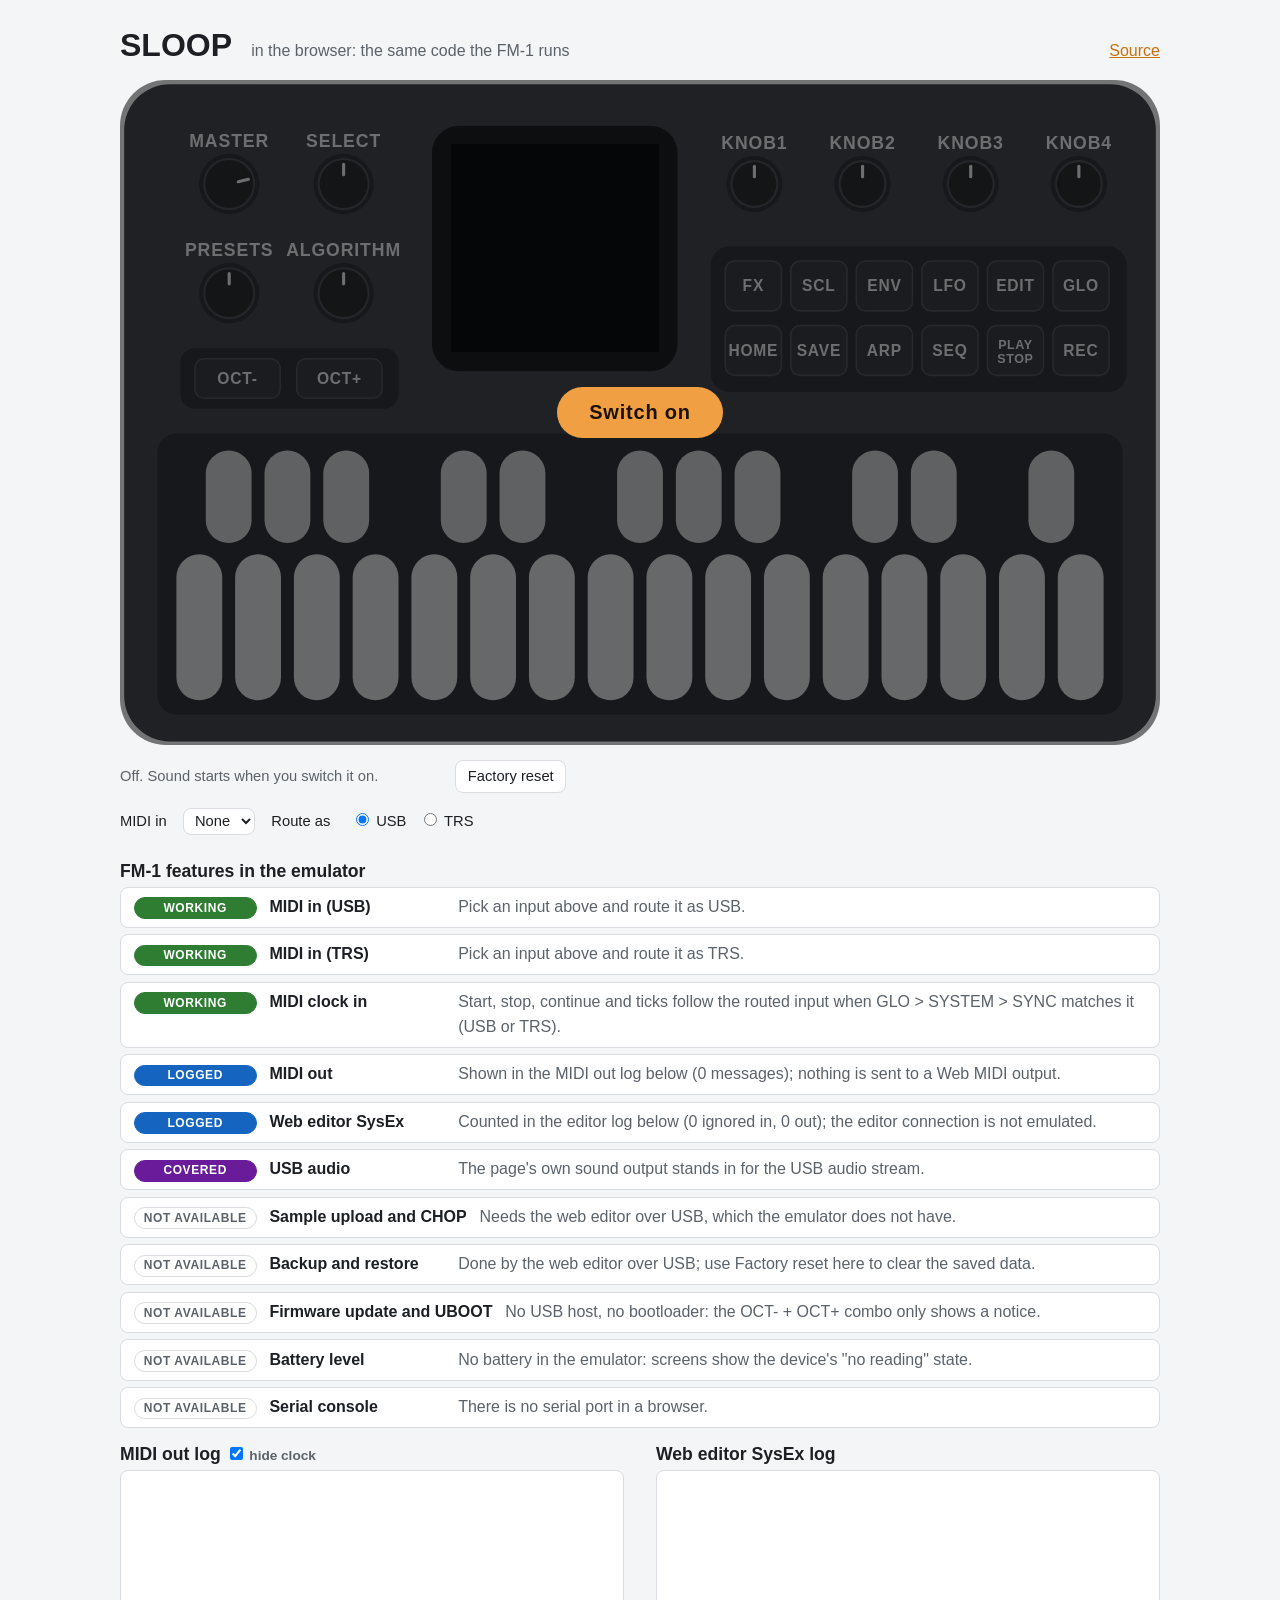
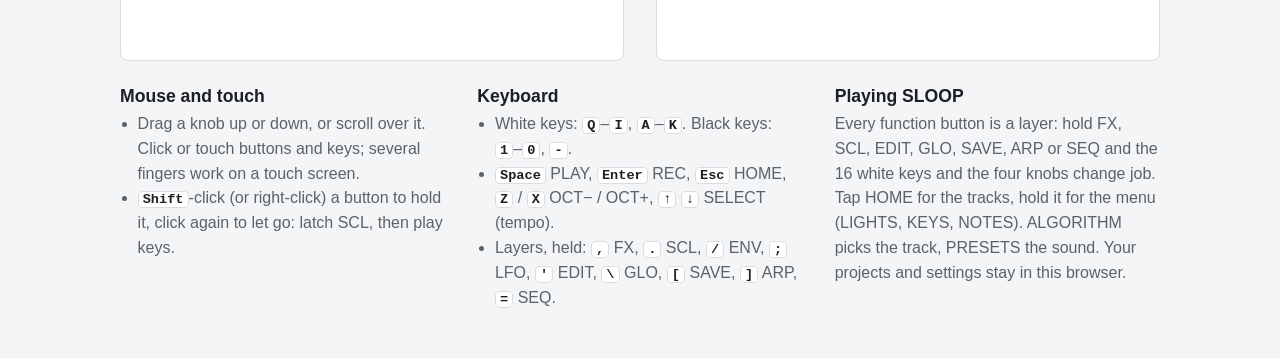
==== web/emu/index.html @ a74460b3 "Web emulator: SLOOP in the browser, with Web MIDI in; OpenSpec changes The real firmware compiled to" ====
<!doctype html>
<!--
  SLOOP in the browser: the real firmware, compiled to WebAssembly, behind a drawing of the FM-1.
  SPDX-License-Identifier: GPL-3.0-only

  The panel drawing, the hit-target / touch system, knob drag and wheel, the latch, the computer
  keyboard map, the canvas drawing, the start button and the worklet loop are ported from
  fm1-x0x/web/emu (https://github.com/charlesvestal/fm1-x0x), (c) Charles Vestal, GPL-3.0-only.
  Adapted for SLOOP: SCL button, Web MIDI in, IndexedDB flash, modalities panel.
-->
<html lang="en">
<head>
<meta charset="utf-8">
<link rel="icon" href="data:,">
<meta name="viewport" content="width=device-width, initial-scale=1">
<title>SLOOP in the browser</title>
<meta name="description" content="Play SLOOP, the groovebox firmware for the M-VAVE FM-1, in your browser: the same code the FM-1 runs.">
<style>
:root { --ground: #f4f5f6; --ink: #1c1f23; --muted: #5b626a; --rule: #d9dde1; --accent: #c8700a; --card: #fff; color-scheme: light; }
@media (prefers-color-scheme: dark) {
  :root:not([data-theme="light"]) { --ground: #131518; --ink: #e6e8eb; --muted: #9aa1a9; --rule: #2d3137; --accent: #f0a043; --card: #1a1d21; color-scheme: dark; }
}
:root[data-theme="dark"] { --ground: #131518; --ink: #e6e8eb; --muted: #9aa1a9; --rule: #2d3137; --accent: #f0a043; --card: #1a1d21; color-scheme: dark; }
body { background: var(--ground); color: var(--ink); margin: 0; padding-inline: 16px; padding-block: 28px 48px;
       font: 400 16px/1.55 "Helvetica Neue", Arial, sans-serif; }
main { max-width: 1040px; margin: 0 auto; }
header { display: flex; flex-wrap: wrap; align-items: baseline; gap: .4rem 1.2rem; margin: 0 0 1rem; }
h1 { font: 700 2rem/1.1 "Arial Narrow", Arial, sans-serif; margin: 0; }
header p { margin: 0; color: var(--muted); }
header nav { margin-left: auto; display: flex; gap: 1rem; }
a { color: var(--accent); }
.device { position: relative; width: 100%; aspect-ratio: 1000 / 640; user-select: none; -webkit-user-select: none; -webkit-touch-callout: none; touch-action: manipulation; }
.device svg { pointer-events: none; position: absolute; inset: 0; width: 100%; height: 100%; }
.hit { position: absolute; touch-action: none; cursor: pointer; -webkit-tap-highlight-color: transparent; border-radius: 12px; }
.hit.knob { cursor: ns-resize; border-radius: 50%; }
.hit:focus-visible { outline: 2px solid #f0a043; outline-offset: 2px; }
.device canvas { position: absolute; left: 31.8%; top: 9.6875%; width: 20%; height: 31.25%; image-rendering: pixelated; background: #000; border-radius: 2px; }
.btnface { transition: fill .06s; }
.lit .btnface { fill: #f0a043; }
.lit text.btn { fill: #1b1205; }
.held .btnface, .held .keyface { stroke: #f0a043; stroke-width: 3; }
.latched .btnface { stroke: #6fc3ff; stroke-width: 3; }
.keyface { transition: fill .06s; }
.lit .keyface.white { fill: #f3b25c; }
.lit .keyface.black { fill: #e0902c; }
.start { position: absolute; inset: 0; display: grid; place-items: center; background: rgba(10, 11, 13, .55); border-radius: 4.4% / 6.9%; }
.start button { font: 600 1.25rem "Arial Narrow", Arial, sans-serif; letter-spacing: .04em; padding: .7em 1.6em;
                border-radius: 999px; border: 0; background: #f0a043; color: #1b1205; cursor: pointer; }
.start[hidden] { display: none; }
.start button:disabled { opacity: .6; cursor: progress; }
.turn { display: none; margin: 0 0 .8rem; color: var(--muted); font-size: .92rem; }
@media (orientation: portrait) and (max-width: 700px) { .turn { display: block; } }
.bar { display: flex; flex-wrap: wrap; gap: .5rem 1.2rem; align-items: center; margin: .9rem 0 0; color: var(--muted); font-size: .92rem; }
.bar button, .midi button { font: inherit; color: var(--ink); background: var(--card); border: 1px solid var(--rule); border-radius: 8px; padding: .3em .8em; cursor: pointer; }
.bar .num { font-variant-numeric: tabular-nums; }
.err { color: #c0392b; }
.midi { display: flex; flex-wrap: wrap; align-items: center; gap: .4rem 1rem; margin: .9rem 0 0; font-size: .92rem; }
.midi select { font: inherit; color: var(--ink); background: var(--card); border: 1px solid var(--rule); border-radius: 8px; padding: .25em .5em; max-width: 18rem; }
.midi fieldset { border: 0; padding: 0; margin: 0; display: flex; gap: .8rem; align-items: center; }
.midi legend { float: left; padding: 0 .5rem 0 0; }
.midi .mstat { color: var(--muted); }
h2 { font: 600 1.1rem "Arial Narrow", Arial, sans-serif; margin: 0 0 .3rem; }
.mods { margin: 1.6rem 0 0; }
.mods ul { list-style: none; padding: 0; margin: 0; display: grid; gap: .4rem; }
.mods li { display: flex; flex-wrap: wrap; gap: .2rem .8rem; align-items: baseline; padding: .45rem .8rem; border: 1px solid var(--rule); border-radius: 8px; background: var(--card); }
.mods b { min-width: 11rem; font-weight: 600; }
.mods .desc { flex: 1 1 18rem; color: var(--muted); }
.badge { font-size: .75rem; font-weight: 600; text-transform: uppercase; letter-spacing: .05em; border-radius: 999px; padding: .05em .7em; border: 1px solid var(--rule); min-width: 6.5rem; text-align: center; }
.badge.working { background: #2e7d32; color: #fff; border-color: #2e7d32; }
.badge.logged { background: #1565c0; color: #fff; border-color: #1565c0; }
.badge.covered { background: #6a1b9a; color: #fff; border-color: #6a1b9a; }
.badge.unavailable { background: transparent; color: var(--muted); }
.logs { display: grid; grid-template-columns: repeat(auto-fit, minmax(20rem, 1fr)); gap: 1rem 2rem; margin: 1rem 0 0; }
.log { height: 11rem; overflow: auto; margin: 0; padding: .4rem .6rem; border: 1px solid var(--rule); border-radius: 8px; background: var(--card);
       font: 12px/1.4 ui-monospace, Menlo, monospace; white-space: pre; }
.logs label { font-size: .85rem; color: var(--muted); }
.help { display: grid; grid-template-columns: repeat(auto-fit, minmax(16rem, 1fr)); gap: 1rem 2rem; margin: 1.6rem 0 0; }
.help p, .help ul { margin: 0; color: var(--muted); max-width: 60ch; }
.help ul { padding-left: 1.1rem; }
kbd { font: 600 .85em ui-monospace, Menlo, monospace; background: var(--card); border: 1px solid var(--rule); border-radius: 4px; padding: 0 .3em; color: var(--ink); }
.toast { position: fixed; left: 50%; bottom: 24px; transform: translateX(-50%); background: #1c1f23; color: #fff; padding: .6em 1.2em; border-radius: 8px; z-index: 9; }
.toast[hidden] { display: none; }
</style>
</head>
<body>
<main>
<header>
  <h1>SLOOP</h1>
  <p>in the browser: the same code the FM-1 runs</p>
  <span id="mockbadge" hidden>MOCK MODE (no firmware)</span>
  <nav><a href="https://github.com/vikramrojo/maqam-dev">Source</a></nav>
</header>

<p class="turn">Turn your phone sideways for bigger controls.</p>
<div class="device" id="device">
  <svg id="panel" viewBox="0 0 1000 640" role="application" aria-label="The FM-1: knobs, buttons, screen and keys"></svg>
  <canvas id="screen" width="240" height="240" aria-label="The FM-1 screen"></canvas>
  <div class="start" id="start"><button id="go" type="button">Switch on</button></div>
</div>

<div class="bar">
  <span id="status" role="status">Off. Sound starts when you switch it on.</span>
  <span class="num" id="version"></span>
  <span class="num" id="cpu"></span>
  <span id="persist"></span>
  <button id="reset" type="button" title="Forget the saved projects, presets and settings, and start again from the factory settings">Factory reset</button>
</div>

<div class="midi">
  <label for="midiIn">MIDI in</label>
  <select id="midiIn" aria-label="MIDI input device"><option value="">None</option></select>
  <fieldset><legend>Route as</legend>
    <label><input type="radio" name="route" value="usb" checked> USB</label>
    <label><input type="radio" name="route" value="trs"> TRS</label>
  </fieldset>
  <span class="mstat" id="midiStat" role="status"></span>
</div>

<section class="mods" aria-labelledby="mods-h">
  <h2 id="mods-h">FM-1 features in the emulator</h2>
  <ul id="modlist"></ul>
  <div class="logs">
    <div><h2>MIDI out log <label><input type="checkbox" id="hideClock" checked> hide clock</label></h2>
      <pre class="log" id="logOut" role="log" aria-label="MIDI out log" tabindex="0"></pre></div>
    <div><h2>Web editor SysEx log</h2>
      <pre class="log" id="logEd" role="log" aria-label="Editor SysEx log" tabindex="0"></pre></div>
  </div>
</section>

<section class="help">
  <div>
    <h2>Mouse and touch</h2>
    <ul>
      <li>Drag a knob up or down, or scroll over it. Click or touch buttons and keys; several fingers work on a touch screen.</li>
      <li><kbd>Shift</kbd>-click (or right-click) a button to hold it, click again to let go: latch SCL, then play keys.</li>
    </ul>
  </div>
  <div>
    <h2>Keyboard</h2>
    <ul>
      <li>White keys: <kbd>Q</kbd>–<kbd>I</kbd>, <kbd>A</kbd>–<kbd>K</kbd>. Black keys: <kbd>1</kbd>–<kbd>0</kbd>, <kbd>-</kbd>.</li>
      <li><kbd>Space</kbd> PLAY, <kbd>Enter</kbd> REC, <kbd>Esc</kbd> HOME, <kbd>Z</kbd> / <kbd>X</kbd> OCT− / OCT+, <kbd>↑</kbd> <kbd>↓</kbd> SELECT (tempo).</li>
      <li>Layers, held: <kbd>,</kbd> FX, <kbd>.</kbd> SCL, <kbd>/</kbd> ENV, <kbd>;</kbd> LFO, <kbd>'</kbd> EDIT, <kbd>\</kbd> GLO, <kbd>[</kbd> SAVE, <kbd>]</kbd> ARP, <kbd>=</kbd> SEQ.</li>
    </ul>
  </div>
  <div>
    <h2>Playing SLOOP</h2>
    <p>Every function button is a layer: hold FX, SCL, EDIT, GLO, SAVE, ARP or SEQ and the 16 white keys and the four knobs change job.
      Tap HOME for the tracks, hold it for the menu (LIGHTS, KEYS, NOTES). ALGORITHM picks the track, PRESETS the sound.
      Your projects and settings stay in this browser.</p>
  </div>
</section>
</main>
<div class="toast" id="toast" role="status" hidden></div>

<!-- Pure helpers, shared by the page, the worklet (prepended to its source) and test_page.mjs. -->
<script id="pure">
var SloopPure = (function () {
  "use strict";
  var HEX = "0123456789ABCDEF";
  function hex(bytes, n) {
    var s = [], m = n === undefined ? bytes.length : Math.min(n, bytes.length);
    for (var i = 0; i < m; i++) s.push(HEX[bytes[i] >> 4] + HEX[bytes[i] & 15]);
    return s.join(" ") + (m < bytes.length ? " ..." : "");
  }
  function isSysex(bytes) { return bytes.length > 0 && (bytes[0] === 0xF0 || bytes[0] === 0xF7); }
  // One USB-MIDI event packet (cable 0), as a uint32 little-endian: byte0 = CIN | cable << 4, bytes 1..3 = the MIDI bytes.
  // Returns null for SysEx, stray data bytes and undefined statuses (the page drops those).
  function usbPacket(bytes, cable) {
    cable = cable | 0;
    var s = bytes[0], cin, n;
    if (s === undefined || s < 0x80 || isSysex(bytes)) return null;
    if (s < 0xF0) {
      var hi = s >> 4;
      cin = hi; n = (hi === 0xC || hi === 0xD) ? 2 : 3;
    } else if (s >= 0xF8) { cin = 0xF; n = 1; }
    else if (s === 0xF1 || s === 0xF3) { cin = 2; n = 2; }
    else if (s === 0xF2) { cin = 3; n = 3; }
    else if (s === 0xF6) { cin = 5; n = 1; }
    else return null;                               // 0xF4 / 0xF5 undefined
    var b1 = s, b2 = n > 1 ? (bytes[1] | 0) & 0x7F : 0, b3 = n > 2 ? (bytes[2] | 0) & 0x7F : 0;
    return ((cin | (cable << 4)) | (b1 << 8) | (b2 << 16) | (b3 << 24)) >>> 0;
  }
  // Which bytes go to the TRS parser: everything but SysEx.
  function trsBytes(bytes) { return isSysex(bytes) ? null : Array.prototype.slice.call(bytes); }
  function sysexInfo(bytes) { return { len: bytes.length, head: hex(bytes, 8) }; }
  // The dirty-sector bitmap (8 x uint32, 256 sectors) -> ascending sector indices.
  function dirtySectors(words) {
    var out = [];
    for (var w = 0; w < 8; w++) {
      var v = words[w] >>> 0;
      for (var b = 0; b < 32 && v; b++, v >>>= 1) if (v & 1) out.push(w * 32 + b);
    }
    return out;
  }
  // Held notes per channel, so a disconnect can release them.
  function createHeld() { var a = []; for (var i = 0; i < 16; i++) a.push({}); return a; }
  function trackNote(held, bytes) {
    var s = bytes[0], d = 0;
    if (s < 0x80) {                                   // TRS running status: data bytes only
      if (!held.rs) return;
      s = held.rs; d = -1;
    } else if (s < 0xF0) held.rs = s;
    else if (s < 0xF8) held.rs = 0;                   // system common cancels running status
    var k = s & 0xF0, ch = s & 15, n = bytes[1 + d], v = bytes[2 + d];
    if (k === 0x90 && v > 0) held[ch][n] = 1;
    else if (k === 0x80 || k === 0x90) delete held[ch][n];
  }
  function releaseAll(held) {
    var out = [];
    for (var ch = 0; ch < 16; ch++) { for (var n in held[ch]) out.push([0x80 | ch, +n, 0]); held[ch] = {}; }
    return out;
  }
  var NAMES = { 0x8: "note off", 0x9: "note on", 0xA: "poly AT", 0xB: "CC", 0xC: "program", 0xD: "chan AT", 0xE: "pitch bend" };
  var RT = { 0xF8: "clock", 0xFA: "start", 0xFB: "continue", 0xFC: "stop", 0xFE: "active sense", 0xFF: "reset" };
  // A MIDI-out ring packet -> {cin, ch (1-16 or 0), type, a, b, text}.
  function decodeMidiOut(pkt) {
    pkt = pkt >>> 0;
    var cin = pkt & 15, b1 = (pkt >>> 8) & 255, b2 = (pkt >>> 16) & 255, b3 = pkt >>> 24;
    if (cin >= 8 && cin <= 0xE) {
      var ch = (b1 & 15) + 1, type = NAMES[cin] || "?";
      if (cin === 9 && b3 === 0) type = "note off";
      return { cin: cin, ch: ch, type: type, a: b2, b: b3, text: "ch" + ch + " " + type + " " + b2 + (cin === 0xC || cin === 0xD ? "" : " " + b3) };
    }
    if (cin === 0xF) { var t = RT[b1] || ("0x" + b1.toString(16)); return { cin: cin, ch: 0, type: t, a: 0, b: 0, text: t }; }
    if (cin >= 4 && cin <= 7) return { cin: cin, ch: 0, type: "sysex", a: 0, b: 0, text: "sysex chunk" };
    return { cin: cin, ch: 0, type: "other", a: b2, b: b3, text: "cin " + cin };
  }
  // SysEx sent by the firmware arrives as CIN 4..7 packets; collect them into messages.
  function createSysexAsm() {
    var buf = [];
    return function (pkt) {
      pkt = pkt >>> 0;
      var cin = pkt & 15, n = cin === 4 ? 3 : cin === 5 ? 1 : cin === 6 ? 2 : cin === 7 ? 3 : 0;
      if (!n) return null;
      for (var i = 0; i < n; i++) buf.push((pkt >>> (8 + 8 * i)) & 255);
      if (cin === 4) return null;
      var done = buf; buf = [];
      return sysexInfo(done);
    };
  }
  return { hex: hex, isSysex: isSysex, usbPacket: usbPacket, trsBytes: trsBytes, sysexInfo: sysexInfo, dirtySectors: dirtySectors,
           createHeld: createHeld, trackNote: trackNote, releaseAll: releaseAll, decodeMidiOut: decodeMidiOut, createSysexAsm: createSysexAsm };
})();
</script>

<!-- The AudioWorklet source: SloopPure is prepended, then this. Loaded through a Blob URL. -->
<script type="text/worklet" id="worklet">
"use strict";
// The device: sloop.wasm (web/emu/sloop_web.c) with imports {}; or, with ?mock=1, a small JS fake with the same exports.
const clock = globalThis.performance ? () => globalThis.performance.now() : () => Date.now();
const SECTOR = 4096;

function mockDevice() {
  const mem = new WebAssembly.Memory({ initial: 24 });
  const O = { L: 0, R: 4096, FB: 8192, MO: 124000, MOW: 125056, DIRTY: 125100, VER: 125200, FLASH: 131072 };
  let blits = 1, btn = 0, key = 0, lb = 0, lk = 0, mow = 0, events = 0, ms = 0, enc = 0;
  const u32 = () => new Uint32Array(mem.buffer), u16 = () => new Uint16Array(mem.buffer), u8 = () => new Uint8Array(mem.buffer);
  const draw = () => {
    const f = u16(), base = O.FB / 2;
    for (let y = 0; y < 240; y++) for (let x = 0; x < 240; x++) {
      let r = (x >> 3), g = (y >> 2), b = ((x + y + enc) >> 4) & 31;
      if (y > 100 && y < 140) { r = key & (1 << ((x / 9) | 0)) ? 31 : 0; g = r ? 63 : 0; b = r ? 31 : 8; }
      const p = (r << 11) | (g << 5) | b;
      f[base + y * 240 + x] = ((p >> 8) | (p << 8)) & 0xFFFF;
    }
    blits++;
  };
  const mo = (b1, b2, b3, cin) => { const w = u32(); w[O.MO / 4 + (mow & 255)] = ((cin | (b1 << 8) | (b2 << 16) | (b3 << 24)) >>> 0); mow++; w[O.MOW / 4] = mow; };
  const mark = (sector) => { u32()[O.DIRTY / 4 + (sector >> 5)] |= 1 << (sector & 31); };
  const ver = "SLOOP mock"; for (let i = 0; i < ver.length; i++) u8()[O.VER + i] = ver.charCodeAt(i);
  return {
    memory: mem,
    web_boot() { draw(); },
    web_render(n) { u8().fill(0, 0, 8192); ms += n / 44.1; },
    web_buttons(m) {
      const rise = m & ~btn; btn = m >>> 0; lb = btn;
      if ((btn & (1 << 12)) && (btn & (1 << 13))) events |= 1;
      if (rise & (1 << 7)) { u8()[O.FLASH + 0x97000] ^= 0x55; mark(0x97); }   // SAVE: dirty a data sector
      draw();
    },
    web_keys(m) {
      for (let k = 0; k < 27; k++) {
        const was = key & (1 << k), is = m & (1 << k);
        if (is && !was) mo(0x90, 53 + k, 100, 9); else if (!is && was) mo(0x80, 53 + k, 0, 8);
      }
      key = m >>> 0; lk = key; draw();
    },
    web_enc(role, n) { enc += n; draw(); },
    web_master() {},
    web_midi_usb(p) { lk = 1 << (((p >>> 16) & 255) % 27); draw(); },
    web_midi_trs(b) { if (b >= 0x80 && b < 0xF0) draw(); },
    web_mo_buf: () => O.MO, web_mo_w: () => mow,
    web_fb: () => O.FB, web_blits: () => blits,
    web_lit_buttons: () => lb, web_lit_keys: () => lk,
    web_flash: () => O.FLASH, web_flash_size: () => 1 << 20,
    web_flash_dirty: () => O.DIRTY, web_flash_clean() { u32().fill(0, O.DIRTY / 4, O.DIRTY / 4 + 8); },
    web_events() { const e = events; events = 0; return e; },
    web_version: () => O.VER, web_ms: () => ms | 0,
    web_out_l: () => O.L, web_out_r: () => O.R,
  };
}

class Sloop extends AudioWorkletProcessor {
  constructor() {
    super();
    this.ex = null; this.q = [];
    this.sentBlits = -1; this.lastFrame = 0; this.lastFlash = 0; this.mor = 0;
    this.busy = 0; this.frames = 0; this.peak = 0;
    this.port.onmessage = (e) => this.onMessage(e.data);
  }

  async onMessage(m) {
    if (m.type === "load") {
      try {
        if (m.mock) this.ex = mockDevice();
        else this.ex = (await WebAssembly.instantiate(m.wasm, {})).instance.exports;
        const ex = this.ex;
        this.mem = ex.memory;
        if (ex.web_flash_size() > 0)
          for (const s of m.flash || []) {
            const b = new Uint8Array(s.bytes);
            if ((s.index + 1) * SECTOR <= ex.web_flash_size())
              new Uint8Array(this.mem.buffer, ex.web_flash() + s.index * SECTOR, SECTOR).set(b.subarray(0, SECTOR));
          }
        ex.web_master(m.master === undefined ? 800 : m.master);
        ex.web_boot();
        this.mor = ex.web_mo_w() >>> 0;
        this.port.postMessage({ type: "ready", version: this.cstr(ex.web_version()) });
      } catch (err) {
        this.ex = null;
        this.port.postMessage({ type: "error", message: String(err && err.message || err) });
      }
    } else this.q.push(m);
  }

  cstr(p) {
    const u = new Uint8Array(this.mem.buffer, p, 64);
    let s = "";
    for (let i = 0; i < 64 && u[i]; i++) s += String.fromCharCode(u[i]);
    return s;
  }

  apply() {                                  // queued page input, in arrival order, before the render
    // The firmware's MIDI queue holds 64 entries and drops when full: feed at most 32 MIDI items per quantum, in order.
    const ex = this.ex, q = this.q;
    let budget = 32, i = 0;
    for (; i < q.length; i++) {
      const m = q[i];
      switch (m.type) {
        case "buttons": ex.web_buttons(m.mask >>> 0); break;
        case "keys": ex.web_keys(m.mask >>> 0); break;
        case "enc": ex.web_enc(m.role, m.n | 0); break;
        case "master": ex.web_master(m.v | 0); break;
        case "midi": {
          const trs = m.route === "trs", items = (trs ? m.bytes : m.packets) || [];
          let o = m.off | 0;
          for (; o < items.length && budget > 0; o++, budget--) {
            if (trs) ex.web_midi_trs(items[o] & 255); else ex.web_midi_usb(items[o] >>> 0);
          }
          if (o < items.length) { m.off = o; q.splice(0, i); return; }
          break;
        }
      }
    }
    q.length = 0;
  }

  publish() {
    const ex = this.ex, blits = ex.web_blits();
    const msg = { type: "frame", ledsBtn: ex.web_lit_buttons() >>> 0, ledsKey: ex.web_lit_keys() >>> 0, events: ex.web_events() >>> 0, ms: ex.web_ms(), peak: this.peak };
    this.peak = 0;
    const transfer = [];
    if (this.frames >= 44100) {
      msg.load = Math.round(1000 * this.busy / (this.frames / 44.1)) / 10;   // one decimal: a fast computer spends well under 1 %
      this.busy = this.frames = 0;
    }
    if (blits !== this.sentBlits) {
      this.sentBlits = blits;
      msg.fb = new Uint16Array(this.mem.buffer, ex.web_fb(), 240 * 240).slice();
      transfer.push(msg.fb.buffer);
    }
    const w = ex.web_mo_w() >>> 0;
    if (w !== this.mor) {
      if (w - this.mor > 256) this.mor = w - 256;
      const ring = new Uint32Array(this.mem.buffer, ex.web_mo_buf(), 256);
      msg.midiOut = [];
      for (; this.mor !== w; this.mor = (this.mor + 1) >>> 0) msg.midiOut.push(ring[this.mor & 255]);
    }
    if (currentTime - this.lastFlash >= 1) {                 // dirty flash sectors, at most once a second
      this.lastFlash = currentTime;
      const idx = SloopPure.dirtySectors(new Uint32Array(this.mem.buffer, ex.web_flash_dirty(), 8));
      if (idx.length) {
        msg.flash = idx.map((i) => {
          const bytes = new Uint8Array(this.mem.buffer, ex.web_flash() + i * SECTOR, SECTOR).slice();
          transfer.push(bytes.buffer);
          return { index: i, bytes };
        });
        ex.web_flash_clean();
      }
    }
    this.port.postMessage(msg, transfer);
  }

  process(inputs, outputs) {
    if (!this.ex) return true;
    const out = outputs[0], n = out[0].length, ex = this.ex;
    this.apply();
    const t0 = clock();
    ex.web_render(n);
    this.busy += clock() - t0;
    this.frames += n;
    out[0].set(new Float32Array(this.mem.buffer, ex.web_out_l(), n));
    if (out[1]) out[1].set(new Float32Array(this.mem.buffer, ex.web_out_r(), n));
    for (let i = 0; i < n; i++) { const a = Math.abs(out[0][i]); if (a > this.peak) this.peak = a; }
    if (currentTime - this.lastFrame >= 1 / 30) { this.lastFrame = currentTime; this.publish(); }
    return true;
  }
}
registerProcessor("sloop", Sloop);
</script>

<script>
"use strict";
const NS = "http://www.w3.org/2000/svg";
const MOCK = new URLSearchParams(location.search).get("mock") === "1";
// Logical button bits (firmware/src/panel.c) and encoder roles (web_enc).
const BTN = { FX: 0, SCL: 1, ENV: 2, LFO: 3, EDIT: 4, GLO: 5, HOME: 6, SAVE: 7, ARP: 8, SEQ: 9, PLAY: 10, REC: 11, "OCT-": 12, "OCT+": 13 };
const ENC = { SELECT: 0, ALGORITHM: 1, PRESETS: 2, KNOB1: 3, KNOB2: 4, KNOB3: 5, KNOB4: 6 };
const WHITE_K = [0, 2, 4, 6, 7, 9, 11, 12, 14, 16, 18, 19, 21, 23, 24, 26];
const BLACK_K = [1, 3, 5, 8, 10, 13, 15, 17, 20, 22, 25];
const BLACK_AFTER = [0, 1, 2, 4, 5, 7, 8, 9, 11, 12, 14];
const BODY = "#3a3d42", TRAY = "#26282c", KEY_W = "#d9dadc", KEY_B = "#c9cacd", KNOB = "#1f2124", BTNC = "#2e3135", LABEL = "#e8e8ea";
const MASTER_MAX = 1023;
const $ = (id) => document.getElementById(id);

const svg = $("panel");
function el(tag, attrs, parent = svg) {
  const e = document.createElementNS(NS, tag);
  for (const [k, v] of Object.entries(attrs)) e.setAttribute(k, v);
  parent.appendChild(e);
  return e;
}
function text(parent, x, y, s, size, fill = LABEL, weight = 600) {
  const t = el("text", { x, y, "text-anchor": "middle", "font-family": "'Arial Narrow', Arial, sans-serif",
                         "font-size": size, "font-weight": weight, fill, "letter-spacing": ".05em", class: "btn", "pointer-events": "none" }, parent);
  t.textContent = s;
  return t;
}

// ---------------------------------------------------------------- the panel
el("rect", { x: 4, y: 4, width: 992, height: 632, rx: 44, fill: BODY });
const knobs = {};
function knob(x, y, r, label, role) {
  const g = el("g", { class: "ctl knob", tabindex: 0, role: "slider", "aria-label": label });
  el("circle", { cx: x, cy: y, r: r + 5, fill: TRAY }, g);
  el("circle", { cx: x, cy: y, r, fill: KNOB, stroke: "#44474c", "stroke-width": 2 }, g);
  const ind = el("line", { x1: x, y1: y - r + 5, x2: x, y2: y - r + 15, stroke: LABEL, "stroke-width": 3, "stroke-linecap": "round" }, g);
  text(g, x, y - r - 12, label, 17);
  el("circle", { cx: x, cy: y, r: r + 14, fill: "transparent" }, g);
  knobs[label] = { g, ind, x, y, angle: 0, role };
  return knobs[label];
}
knob(105, 100, 24, "MASTER", "master");
knob(215, 100, 24, "SELECT", ENC.SELECT);
knob(105, 205, 24, "PRESETS", ENC.PRESETS);
knob(215, 205, 24, "ALGORITHM", ENC.ALGORITHM);
for (let i = 0; i < 4; i++) knob(610 + i * 104, 100, 22, `KNOB${i + 1}`, ENC[`KNOB${i + 1}`]);

const buttons = {};
function button(x, y, w, h, label, two) {
  const g = el("g", { class: "ctl", role: "button", "aria-label": label });
  el("rect", { x, y, width: w, height: h, rx: 9, fill: BTNC, stroke: "#4a4d52", "stroke-width": 1.5, class: "btnface" }, g);
  if (two) { text(g, x + w / 2, y + h / 2 - 1, label, 12); text(g, x + w / 2, y + h / 2 + 12, two, 12); }
  else text(g, x + w / 2, y + h / 2 + 5, label, 15);
  buttons[label] = { g, bit: BTN[label] };
}
el("rect", { x: 58, y: 258, width: 210, height: 58, rx: 14, fill: TRAY });
button(72, 268, 82, 38, "OCT-"); button(170, 268, 82, 38, "OCT+");
el("rect", { x: 300, y: 44, width: 236, height: 236, rx: 26, fill: "#111214" });
el("rect", { x: 568, y: 160, width: 400, height: 140, rx: 18, fill: TRAY });
const ROW1 = ["FX", "SCL", "ENV", "LFO", "EDIT", "GLO"], ROW2 = ["HOME", "SAVE", "ARP", "SEQ", "PLAY", "REC"];
for (let i = 0; i < 6; i++) {
  button(582 + i * 63, 174, 54, 48, ROW1[i]);
  if (ROW2[i] === "PLAY") button(582 + i * 63, 236, 54, 48, "PLAY", "STOP"); else button(582 + i * 63, 236, 54, 48, ROW2[i]);
}

const keys = [];
(function keybed(x0, y0, w, h) {
  el("rect", { x: x0, y: y0, width: w, height: h, rx: 18, fill: TRAY });
  const pitch = (w - 24) / 16, kw = pitch * 0.78;
  for (let i = 0; i < 16; i++) {
    const g = el("g", { class: "ctl", role: "button", "aria-label": `white key ${i + 1}` });
    el("rect", { x: x0 + 12 + i * pitch + (pitch - kw) / 2, y: y0 + h * 0.43, width: kw, height: h * 0.52, rx: kw / 2, fill: KEY_W, class: "keyface white" }, g);
    keys[WHITE_K[i]] = { g };
  }
  BLACK_AFTER.forEach((a, k) => {
    const g = el("g", { class: "ctl", role: "button", "aria-label": `black key ${k + 1}` });
    el("rect", { x: x0 + 12 + (a + 1) * pitch - kw / 2, y: y0 + h * 0.06, width: kw, height: h * 0.33, rx: kw / 2, fill: KEY_B, class: "keyface black" }, g);
    keys[BLACK_K[k]] = { g };
  });
})(36, 340, 928, 270);

// ---------------------------------------------------------------- touch targets
// The drawing is only a picture (pointer-events: none). Each control gets an invisible HTML target over it:
// browsers (iOS Safari above all) honour touch-action and touchstart on HTML elements but not on SVG ones.
const device = $("device");
function hit(c, cls) {
  const b = c.g.getBBox(), d = document.createElement("div");
  d.className = "hit" + (cls ? " " + cls : "");
  Object.assign(d.style, { left: `${b.x / 10}%`, top: `${b.y / 6.4}%`, width: `${b.width / 10}%`, height: `${b.height / 6.4}%` });
  for (const a of ["role", "aria-label", "tabindex"]) if (c.g.hasAttribute(a)) { d.setAttribute(a, c.g.getAttribute(a)); c.g.removeAttribute(a); }
  c.g.setAttribute("aria-hidden", "true");
  d.addEventListener("touchstart", (e) => e.preventDefault(), { passive: false });
  device.insertBefore(d, $("start"));
  c.hit = d;
}
for (const k of Object.values(knobs)) hit(k, "knob");
for (const b of Object.values(buttons)) hit(b);
keys.forEach((k) => hit(k));

// ---------------------------------------------------------------- state and input
let node = null, btnMask = 0, keyMask = 0, latched = 0, master = 800;
const btnHeldBy = new Map(), keyHeldBy = new Map();      // pointer / key id -> bit
function send(m, transfer) { if (node) node.port.postMessage(m, transfer || []); }
function syncButtons() {
  let m = latched;
  for (const b of btnHeldBy.values()) m |= 1 << b;
  if (m !== btnMask) { btnMask = m; send({ type: "buttons", mask: m }); }
  for (const b of Object.values(buttons)) {
    b.g.classList.toggle("held", !!(m & (1 << b.bit)));
    b.g.classList.toggle("latched", !!(latched & (1 << b.bit)));
    b.hit.classList.toggle("latched", !!(latched & (1 << b.bit)));
    b.hit.setAttribute("aria-pressed", m & (1 << b.bit) ? "true" : "false");
  }
}
function syncKeys() {
  let m = 0;
  for (const k of keyHeldBy.values()) m |= 1 << k;
  m >>>= 0;
  if (m !== keyMask) { keyMask = m; send({ type: "keys", mask: m }); }
  keys.forEach((k, i) => k.g.classList.toggle("held", !!(m & (1 << i))));
}
for (const b of Object.values(buttons)) {
  b.hit.addEventListener("contextmenu", (e) => e.preventDefault());
  b.hit.addEventListener("pointerdown", (e) => {
    e.preventDefault();
    if (e.shiftKey || e.button === 2) { latched ^= 1 << b.bit; syncButtons(); return; }
    if (latched & (1 << b.bit)) { latched &= ~(1 << b.bit); syncButtons(); return; }
    b.hit.setPointerCapture(e.pointerId);
    btnHeldBy.set("p" + e.pointerId, b.bit);
    syncButtons();
  });
}
keys.forEach((k, i) => {
  k.hit.addEventListener("pointerdown", (e) => {
    e.preventDefault();
    k.hit.setPointerCapture(e.pointerId);
    keyHeldBy.set("p" + e.pointerId, i);
    syncKeys();
  });
});
function pointerUp(e) {
  const id = "p" + e.pointerId;
  if (btnHeldBy.delete(id)) syncButtons();
  if (keyHeldBy.delete(id)) syncKeys();
}
device.addEventListener("pointerup", pointerUp);
device.addEventListener("pointercancel", pointerUp);
device.addEventListener("lostpointercapture", pointerUp);

const masterAngle = () => -135 + 270 * master / MASTER_MAX;
function drawKnob(k) { k.ind.setAttribute("transform", `rotate(${k.angle} ${k.x} ${k.y})`); }
function turn(k, n) {
  if (!n) return;
  if (k.role === "master") {
    master = Math.max(0, Math.min(MASTER_MAX, master + n * 16));
    k.angle = masterAngle();
    send({ type: "master", v: master });
  } else {
    k.angle = (k.angle + n * 18) % 360;
    send({ type: "enc", role: k.role, n });
  }
  drawKnob(k);
}
for (const k of Object.values(knobs)) {
  if (k.role === "master") { k.angle = masterAngle(); drawKnob(k); }
  let drag = null, wheel = 0;
  k.hit.addEventListener("pointerdown", (e) => {
    e.preventDefault();
    k.hit.setPointerCapture(e.pointerId);
    drag = { y: e.clientY, acc: 0 };
  });
  k.hit.addEventListener("pointermove", (e) => {
    if (!drag) return;
    drag.acc += drag.y - e.clientY;
    drag.y = e.clientY;
    const step = k.role === "master" ? 3 : 7;
    const n = Math.trunc(drag.acc / step);
    if (n) { drag.acc -= n * step; turn(k, n); }
  });
  const end = () => { drag = null; };
  k.hit.addEventListener("pointerup", end);
  k.hit.addEventListener("pointercancel", end);
  k.hit.addEventListener("wheel", (e) => {
    e.preventDefault();
    const dy = e.deltaMode === 1 ? e.deltaY * 33 : e.deltaY;
    if (Math.abs(dy) >= 50) { turn(k, dy < 0 ? 1 : -1); wheel = 0; return; }   // a mouse wheel notch: one detent
    wheel -= dy;                                                                   // a trackpad: by distance
    const n = Math.trunc(wheel / 25);
    if (n) { wheel -= n * 25; turn(k, n); }
  }, { passive: false });
  k.hit.addEventListener("keydown", (e) => {
    if (e.key === "ArrowUp" || e.key === "ArrowRight") { turn(k, 1); e.preventDefault(); e.stopPropagation(); }
    if (e.key === "ArrowDown" || e.key === "ArrowLeft") { turn(k, -1); e.preventDefault(); e.stopPropagation(); }
  });
}

const KEYMAP = {};
"qwertyui".split("").forEach((c, i) => KEYMAP["Key" + c.toUpperCase()] = { key: WHITE_K[i] });
"asdfghjk".split("").forEach((c, i) => KEYMAP["Key" + c.toUpperCase()] = { key: WHITE_K[8 + i] });
"1234567890".split("").forEach((c, i) => KEYMAP["Digit" + c] = { key: BLACK_K[i] });
KEYMAP.Minus = { key: BLACK_K[10] };
Object.assign(KEYMAP, {
  Space: { btn: BTN.PLAY }, Enter: { btn: BTN.REC }, Escape: { btn: BTN.HOME }, KeyZ: { btn: BTN["OCT-"] }, KeyX: { btn: BTN["OCT+"] },
  // layer buttons, held (the page's own addition; the hold semantic is the firmware's)
  Comma: { btn: BTN.FX }, Period: { btn: BTN.SCL }, Slash: { btn: BTN.ENV }, Semicolon: { btn: BTN.LFO }, Quote: { btn: BTN.EDIT },
  Backslash: { btn: BTN.GLO }, BracketLeft: { btn: BTN.SAVE }, BracketRight: { btn: BTN.ARP }, Equal: { btn: BTN.SEQ },
});
const typing = (e) => e.target && e.target.closest && e.target.closest("select,input,textarea,button");
addEventListener("keydown", (e) => {
  if (!node || e.metaKey || e.ctrlKey || e.altKey || typing(e)) return;
  if (e.code === "ArrowUp" || e.code === "ArrowDown") { turn(knobs.SELECT, e.code === "ArrowUp" ? 1 : -1); e.preventDefault(); return; }
  const m = KEYMAP[e.code];
  if (!m) return;
  e.preventDefault();
  if (e.repeat) return;
  if (m.key !== undefined) { keyHeldBy.set("k" + e.code, m.key); syncKeys(); }
  else { btnHeldBy.set("k" + e.code, m.btn); syncButtons(); }
});
addEventListener("keyup", (e) => {
  const id = "k" + e.code;
  if (keyHeldBy.delete(id)) syncKeys();
  if (btnHeldBy.delete(id)) syncButtons();
});
addEventListener("blur", () => {
  for (const id of [...btnHeldBy.keys()]) if (id[0] === "k") btnHeldBy.delete(id);
  for (const id of [...keyHeldBy.keys()]) if (id[0] === "k") keyHeldBy.delete(id);
  syncButtons(); syncKeys();
});

// ---------------------------------------------------------------- screen and lights
const ctx = $("screen").getContext("2d");
const img = ctx.createImageData(240, 240);
function drawScreen(fb) {
  const d = img.data;
  for (let i = 0; i < 240 * 240; i++) {
    const v = fb[i], p = ((v >> 8) | (v << 8)) & 0xFFFF;    // the panel takes it byte-swapped
    d[i * 4] = ((p >> 11) & 31) * 255 / 31;
    d[i * 4 + 1] = ((p >> 5) & 63) * 255 / 63;
    d[i * 4 + 2] = (p & 31) * 255 / 31;
    d[i * 4 + 3] = 255;
  }
  ctx.putImageData(img, 0, 0);
}
function drawLights(b, k) {
  for (const x of Object.values(buttons)) x.g.classList.toggle("lit", !!(b & (1 << x.bit)));
  keys.forEach((x, i) => x.g.classList.toggle("lit", !!(k & (1 << i))));
}

// ---------------------------------------------------------------- saved flash (IndexedDB, 4 KiB sectors by index)
let persistOk = true, resetting = false;
function idb() {
  return new Promise((res, rej) => {
    if (!window.indexedDB) return rej(new Error("no IndexedDB"));
    const r = indexedDB.open("sloop-emu", 1);
    r.onupgradeneeded = () => r.result.createObjectStore("flash");
    r.onsuccess = () => res(r.result);
    r.onerror = () => rej(r.error);
    r.onblocked = () => rej(new Error("blocked"));
    setTimeout(() => rej(new Error("IndexedDB did not answer")), 2500);   // some private modes never answer
  });
}
const idbReq = (r) => new Promise((res, rej) => { r.onsuccess = () => res(r.result); r.onerror = () => rej(r.error); });
async function flashLoad() {
  try {
    const db = await idb(), st = db.transaction("flash").objectStore("flash");
    const [keys, vals] = await Promise.all([idbReq(st.getAllKeys()), idbReq(st.getAll())]);
    return keys.map((index, i) => ({ index, bytes: vals[i] }));
  } catch { persistFail(); return []; }
}
async function flashSave(sectors) {
  if (resetting || !persistOk) return;
  try {
    const db = await idb(), tx = db.transaction("flash", "readwrite"), st = tx.objectStore("flash");
    for (const s of sectors) st.put(s.bytes.buffer.slice(0), s.index);
    await new Promise((res, rej) => { tx.oncomplete = res; tx.onerror = tx.onabort = () => rej(tx.error); });
  } catch { persistFail(); }
}
async function flashClear() {
  try { const db = await idb(), tx = db.transaction("flash", "readwrite"); tx.objectStore("flash").clear();
        await new Promise((res) => { tx.oncomplete = res; tx.onerror = tx.onabort = res; }); } catch { /* nothing kept */ }
}
function persistFail() { persistOk = false; $("persist").textContent = "in memory only (saved data will not survive a reload)"; }
$("reset").addEventListener("click", async () => {
  if (!confirm("Forget all saved projects, presets, samples and settings, and start again from the factory settings?")) return;
  resetting = true;
  await flashClear();
  location.reload();
});

// ---------------------------------------------------------------- toast
let toastT = 0;
function toast(msg) {
  const t = $("toast");
  t.textContent = msg; t.hidden = false;
  clearTimeout(toastT);
  toastT = setTimeout(() => { t.hidden = true; }, 4000);
}

// ---------------------------------------------------------------- modalities (D8)
// Each adapter talks to the emulator only through the page <-> worklet messages (send / onFrame), so one can be swapped alone.
const stamp = () => (performance.now() / 1000).toFixed(3);
function logBox(id, limit) {
  const box = $(id), lines = [];
  let dirty = false;
  setInterval(() => {
    if (!dirty) return;
    dirty = false;
    const stick = box.scrollTop + box.clientHeight >= box.scrollHeight - 4;
    box.textContent = lines.join("\n");
    if (stick) box.scrollTop = box.scrollHeight;
  }, 200);
  return { add(s) { lines.push(s); if (lines.length > limit) lines.shift(); dirty = true; }, lines };
}
const outLog = logBox("logOut", 200), edLog = logBox("logEd", 200);
const counts = { sysexIn: 0, sysexOut: 0, midiOut: 0 };

const midiOutAdapter = {
  asm: SloopPure.createSysexAsm(),
  onFrame(m) {
    if (!m.midiOut) return;
    const hide = $("hideClock").checked;
    for (const p of m.midiOut) {
      const d = SloopPure.decodeMidiOut(p);
      const sx = this.asm(p);
      if (sx) { counts.sysexOut++; edLog.add(`${stamp()} sent SysEx, ${sx.len} bytes: ${sx.head}`); }
      if (d.type === "sysex") continue;
      counts.midiOut++;
      if (hide && d.type === "clock") continue;
      outLog.add(`${stamp()}  ${d.ch ? "ch" + String(d.ch).padStart(2) : "   "}  ${d.text}`);
    }
    modalities.refresh();
  },
};
const editorAdapter = {
  ignored(bytes) {
    const i = SloopPure.sysexInfo(bytes);
    counts.sysexIn++;
    edLog.add(`${stamp()} ignored SysEx, ${i.len} bytes: ${i.head}`);
    modalities.refresh();
  },
};
const noAdapter = { onFrame() {} };

// MIDI in: Web MIDI (D7)
const midiAdapter = (function () {
  const SAVE = "sloop-emu-midi";
  let access = null, input = null, wantId = "", route = "usb", held = SloopPure.createHeld(), state = "none", pending = null;
  const sel = $("midiIn"), stat = $("midiStat");
  try { const s = JSON.parse(localStorage.getItem(SAVE) || "{}"); wantId = s.id || ""; route = s.route === "trs" ? "trs" : "usb"; } catch {}
  document.querySelector(`input[name=route][value=${route}]`).checked = true;
  const remember = () => { try { localStorage.setItem(SAVE, JSON.stringify({ id: wantId, route })); } catch {} };
  const say = (s, bad) => { stat.textContent = s; stat.classList.toggle("err", !!bad); try { modalities.refresh(); } catch {} };   // (runs before the panel exists when Web MIDI is missing)
  function post(bytes) {
    if (SloopPure.isSysex(bytes)) { editorAdapter.ignored(bytes); return; }
    SloopPure.trackNote(held, bytes);
    if (route === "trs") send({ type: "midi", route: "trs", bytes: SloopPure.trsBytes(bytes) });
    else { const p = SloopPure.usbPacket(bytes, 0); if (p !== null) send({ type: "midi", route: "usb", packets: [p] }); }
  }
  function releaseHeld() { for (const m of SloopPure.releaseAll(held)) post(m); }
  function detach() { if (input) { input.onmidimessage = null; input = null; } }
  function populate() {
    const ins = access ? [...access.inputs.values()] : [];
    sel.length = 1;
    for (const i of ins) sel.add(new Option(i.name + (i.state === "connected" ? "" : " (disconnected)"), i.id));
    if (wantId && !ins.some((i) => i.id === wantId)) sel.add(new Option("(saved device, disconnected)", wantId));
    sel.value = wantId;
    if (sel.value !== wantId) sel.value = "";
  }
  function attach() {
    releaseHeld(); detach();
    const i = access && wantId ? access.inputs.get(wantId) : null;
    if (!wantId) { state = "none"; say(""); return; }
    if (!i || i.state !== "connected") { state = "disconnected"; say("disconnected", true); return; }
    input = i;
    i.onmidimessage = (e) => post(e.data);
    state = "connected";
    say("connected: " + i.name);
  }
  function setAccess(a) {
    access = a;
    a.onstatechange = () => {
      const was = state;
      populate();
      if (wantId) { const i = access.inputs.get(wantId); if (state === "connected" && (!i || i.state !== "connected")) attach(); else if (state === "disconnected" && i && i.state === "connected") attach(); }
      void was;
    };
    populate(); attach();
  }
  function request() {
    if (pending) return pending;
    if (!navigator.requestMIDIAccess) return Promise.resolve(null);
    say("asking the browser for MIDI access...");
    pending = navigator.requestMIDIAccess({ sysex: false }).then((a) => { setAccess(a); return a; }, (err) => {
      pending = null; state = "denied";
      say("MIDI permission denied: " + (err && err.message || "no access") + ". The emulator works without MIDI.", true);
      return null;
    });
    return pending;
  }
  if (!navigator.requestMIDIAccess) {
    sel.disabled = true; state = "unsupported";
    say(window.isSecureContext ? "Web MIDI not supported in this browser" : "Web MIDI needs a secure address: open http://localhost:PORT/, not [::] or 0.0.0.0", true);
    document.querySelectorAll("input[name=route]").forEach((r) => (r.disabled = true));
  } else {
    for (const ev of ["pointerdown", "focus", "keydown"]) sel.addEventListener(ev, () => request(), { once: true });
    sel.addEventListener("change", () => { wantId = sel.value; remember(); request().then(() => attach()); });
    if (wantId) {                       // re-select a remembered device without a prompt, only if already permitted
      if (navigator.permissions && navigator.permissions.query)
        navigator.permissions.query({ name: "midi" }).then((p) => { if (p.state === "granted") request(); else { sel.add(new Option("(saved device: choose to reconnect)", wantId)); sel.value = wantId; } }, () => {});
    }
    document.querySelectorAll("input[name=route]").forEach((r) => r.addEventListener("change", () => {
      releaseHeld(); route = r.value; remember(); modalities.refresh();
    }));
  }
  return {
    post, request,
    get route() { return route; }, get state() { return state; },
    describeIn(kind) {
      if (state === "unsupported") return "Web MIDI is not supported in this browser.";
      if (state === "denied") return "MIDI permission was denied; the emulator works without MIDI.";
      const on = route === kind && state === "connected";
      return on ? `Receiving from ${input.name}, routed as ${kind.toUpperCase()}.` : `Pick an input above and route it as ${kind.toUpperCase()}.`;
    },
  };
})();

const unavailable = (reason) => () => reason;
const MODALITIES = [
  { id: "midiInUsb", label: "MIDI in (USB)", state: "working", describe: () => midiAdapter.describeIn("usb"), adapter: midiAdapter },
  { id: "midiInTrs", label: "MIDI in (TRS)", state: "working", describe: () => midiAdapter.describeIn("trs"), adapter: midiAdapter },
  { id: "midiClock", label: "MIDI clock in", state: "working", describe: () => "Start, stop, continue and ticks follow the routed input when GLO > SYSTEM > SYNC matches it (USB or TRS).", adapter: midiAdapter },
  { id: "midiOut", label: "MIDI out", state: "logged", describe: () => `Shown in the MIDI out log below (${counts.midiOut} messages); nothing is sent to a Web MIDI output.`, adapter: midiOutAdapter },
  { id: "editorSysex", label: "Web editor SysEx", state: "logged", describe: () => `Counted in the editor log below (${counts.sysexIn} ignored in, ${counts.sysexOut} out); the editor connection is not emulated.`, adapter: editorAdapter },
  { id: "usbAudio", label: "USB audio", state: "covered", describe: () => "The page's own sound output stands in for the USB audio stream.", adapter: noAdapter },
  { id: "samples", label: "Sample upload and CHOP", state: "unavailable", describe: unavailable("Needs the web editor over USB, which the emulator does not have."), adapter: noAdapter },
  { id: "backup", label: "Backup and restore", state: "unavailable", describe: unavailable("Done by the web editor over USB; use Factory reset here to clear the saved data."), adapter: noAdapter },
  { id: "update", label: "Firmware update and UBOOT", state: "unavailable", describe: unavailable("No USB host, no bootloader: the OCT- + OCT+ combo only shows a notice."), adapter: noAdapter },
  { id: "battery", label: "Battery level", state: "unavailable", describe: unavailable("No battery in the emulator: screens show the device's \"no reading\" state."), adapter: noAdapter },
  { id: "console", label: "Serial console", state: "unavailable", describe: unavailable("There is no serial port in a browser."), adapter: noAdapter },
];
const modalities = {
  refresh() {
    const ul = $("modlist");
    if (!ul.children.length) for (const m of MODALITIES) {
      const li = document.createElement("li");
      li.id = "mod-" + m.id;
      li.innerHTML = '<span class="badge"></span><b></b><span class="desc"></span>';
      ul.appendChild(li);
    }
    MODALITIES.forEach((m, i) => {
      const li = ul.children[i], badge = li.children[0];
      badge.className = "badge " + m.state;
      badge.textContent = m.state === "unavailable" ? "not available" : m.state;
      li.children[1].textContent = m.label;
      li.children[2].textContent = m.describe();
    });
  },
};
modalities.refresh();

// ---------------------------------------------------------------- frames from the worklet
function onFrame(m) {
  if (m.fb) drawScreen(m.fb);
  drawLights(m.ledsBtn, m.ledsKey);
  window.sloopLast = m;
  if (m.peak > (window.sloopPeak || 0)) window.sloopPeak = m.peak;
  if (m.load !== undefined) $("cpu").textContent = `SLOOP uses ${m.load}% of this computer's time`;
  if (m.flash) flashSave(m.flash);
  if (m.events & 1) toast("UBOOT is not available in the emulator");
  new Set(MODALITIES.map((x) => x.adapter)).forEach((a) => a.onFrame && a.onFrame(m));
}

// ---------------------------------------------------------------- switching on
const status = $("status");
async function switchOn() {
  const go = $("go");
  go.disabled = true;
  go.textContent = "Starting...";
  try {
    if (!window.AudioContext && !window.webkitAudioContext) throw new Error("this browser has no Web Audio");
    const ac = window.sloopAc = new AudioContext({ sampleRate: 44100, latencyHint: "interactive" });
    if (!window.isSecureContext) throw new Error("this address is not secure, so the browser turns off audio worklets. Open http://localhost:" + (location.port || 80) + "/ instead (not [::], 0.0.0.0 or a LAN address)");
    if (!ac.audioWorklet) throw new Error("this browser has no AudioWorklet");
    const src = SloopPure_source() + "\n" + $("worklet").textContent;
    const url = URL.createObjectURL(new Blob([src], { type: "text/javascript" }));
    const [wasm, flash] = await Promise.all([
      MOCK ? null : fetch("sloop.wasm").then((r) => { if (!r.ok) throw new Error(`sloop.wasm: HTTP ${r.status}`); return r.arrayBuffer(); }),
      flashLoad(), ac.audioWorklet.addModule(url).catch((e) => { throw new Error("worklet: " + (e && e.message || e)); }),
    ]);
    node = new AudioWorkletNode(ac, "sloop", { numberOfInputs: 0, numberOfOutputs: 1, outputChannelCount: [2] });
    node.connect(ac.destination);
    const ready = new Promise((res, rej) => {
      node.port.onmessage = (e) => {
        const m = e.data;
        if (m.type === "ready") res(m);
        else if (m.type === "error") rej(new Error(m.message));
        else if (m.type === "frame") onFrame(m);
      };
    });
    const msg = { type: "load", wasm, mock: MOCK, flash, master };
    node.port.postMessage(msg, [...(wasm ? [wasm] : []), ...flash.map((s) => s.bytes)]);
    const r = await ready;
    $("version").textContent = "Firmware: " + r.version;
    await ac.resume();
    $("start").hidden = true;
    status.textContent = ac.sampleRate === 44100 ? "On." : `On (the browser runs audio at ${ac.sampleRate} Hz).`;
    syncButtons(); syncKeys();
  } catch (err) {
    node = null;
    go.disabled = false;
    go.textContent = "Switch on";
    status.textContent = "Could not start: " + (err && err.message || err) + ". Chrome, Edge, Firefox and Safari should all work.";
    status.classList.add("err");
  }
}
function SloopPure_source() { return $("pure").textContent; }
$("go").addEventListener("click", switchOn);
if (MOCK) $("mockbadge").hidden = false;
if (new URLSearchParams(location.search).get("autostart") === "1") switchOn();

// Test hooks (used by the headless check): feed bytes through the same MIDI path as a device.
window.sloopEmu = { injectMidi: (bytes) => midiAdapter.post(bytes), modalities: MODALITIES, outLog, edLog, counts };
</script>
</body>
</html>
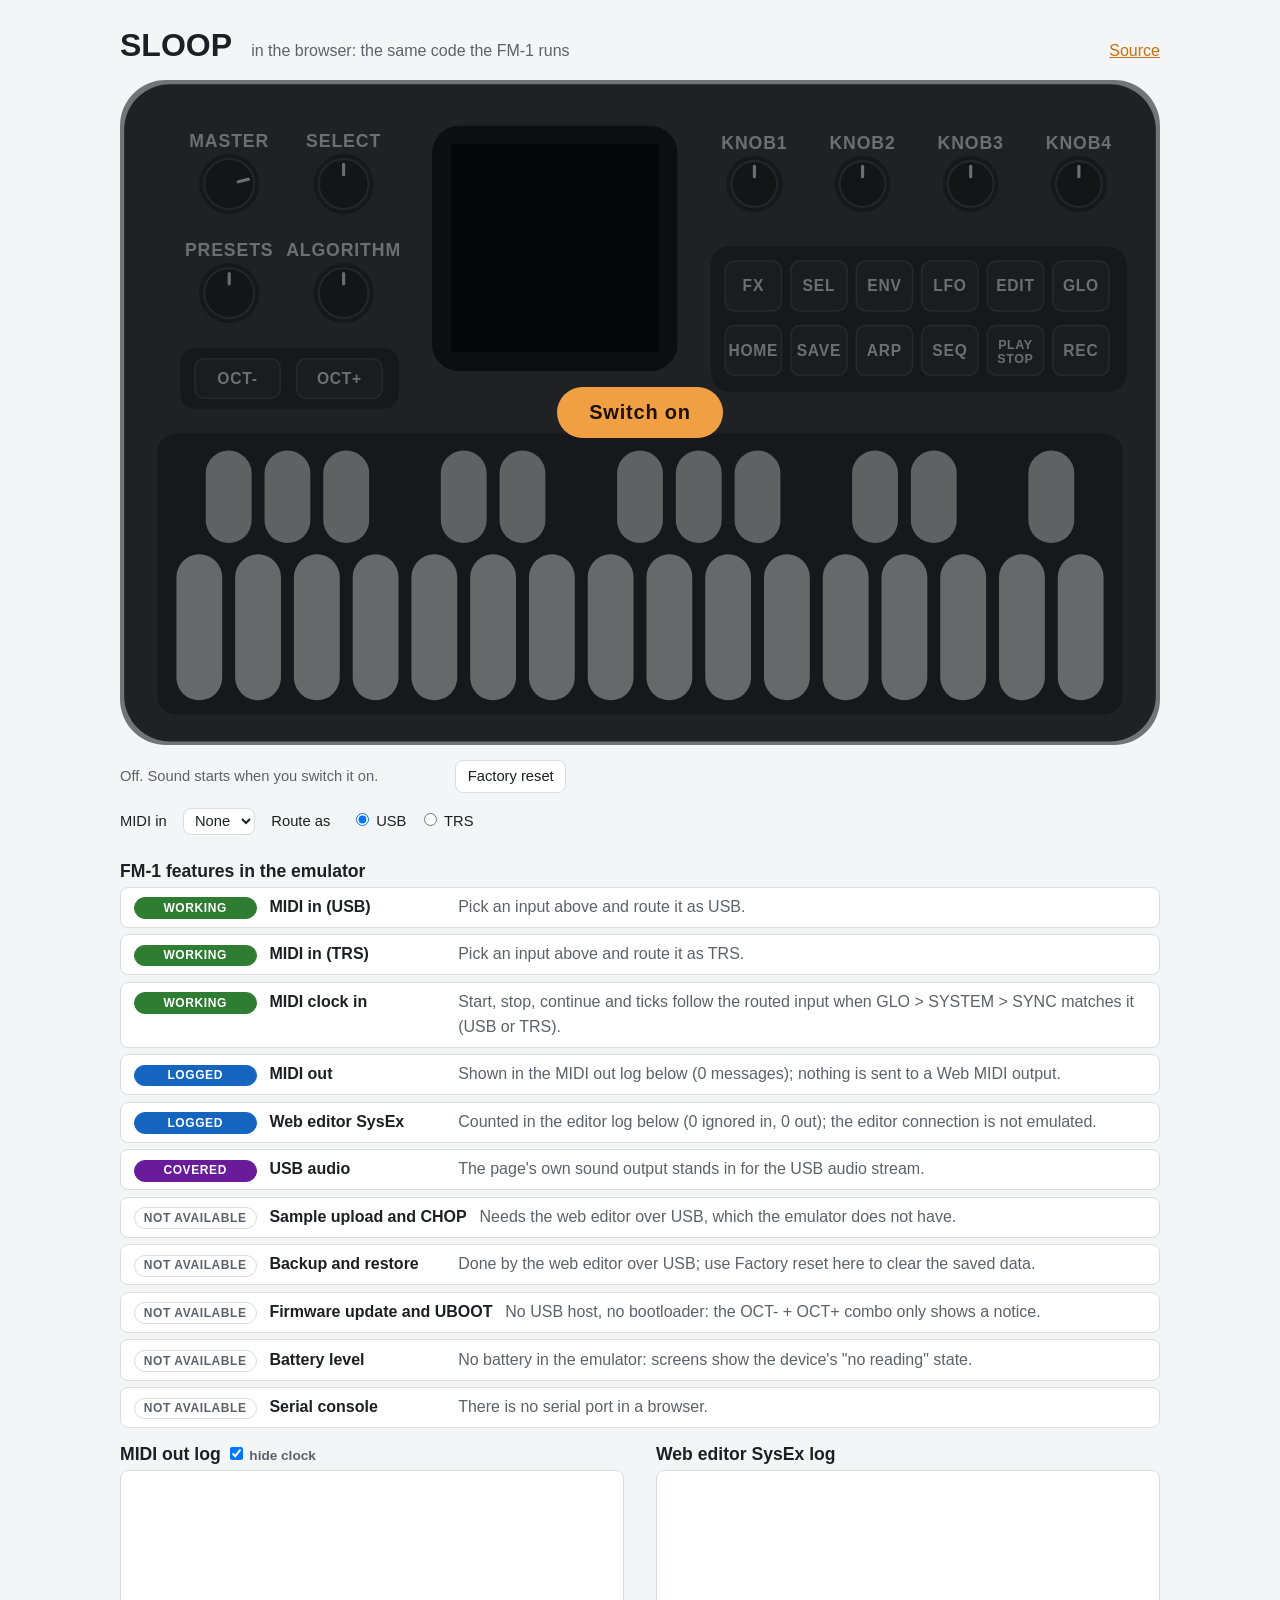
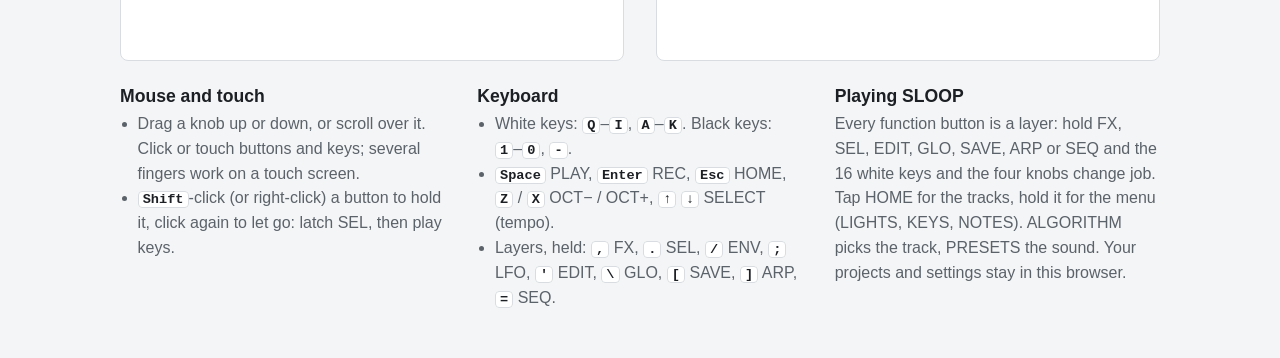
==== commit 94e9ae07: "Merge SLOOP 2.6 (upstream d315ad8) into the maqam branch Upstream 2.3 -> 2.6 (locks, nudge, fills, F" ====
--- a/web/emu/index.html
+++ b/web/emu/index.html
@@ -6,7 +6,7 @@
   The panel drawing, the hit-target / touch system, knob drag and wheel, the latch, the computer
   keyboard map, the canvas drawing, the start button and the worklet loop are ported from
   fm1-x0x/web/emu (https://github.com/charlesvestal/fm1-x0x), (c) Charles Vestal, GPL-3.0-only.
-  Adapted for SLOOP: SCL button, Web MIDI in, IndexedDB flash, modalities panel.
+  Adapted for SLOOP: SEL button, Web MIDI in, IndexedDB flash, modalities panel.
 -->
 <html lang="en">
 <head>
@@ -132,7 +132,7 @@
     <h2>Mouse and touch</h2>
     <ul>
       <li>Drag a knob up or down, or scroll over it. Click or touch buttons and keys; several fingers work on a touch screen.</li>
-      <li><kbd>Shift</kbd>-click (or right-click) a button to hold it, click again to let go: latch SCL, then play keys.</li>
+      <li><kbd>Shift</kbd>-click (or right-click) a button to hold it, click again to let go: latch SEL, then play keys.</li>
     </ul>
   </div>
   <div>
@@ -140,12 +140,12 @@
     <ul>
       <li>White keys: <kbd>Q</kbd>–<kbd>I</kbd>, <kbd>A</kbd>–<kbd>K</kbd>. Black keys: <kbd>1</kbd>–<kbd>0</kbd>, <kbd>-</kbd>.</li>
       <li><kbd>Space</kbd> PLAY, <kbd>Enter</kbd> REC, <kbd>Esc</kbd> HOME, <kbd>Z</kbd> / <kbd>X</kbd> OCT− / OCT+, <kbd>↑</kbd> <kbd>↓</kbd> SELECT (tempo).</li>
-      <li>Layers, held: <kbd>,</kbd> FX, <kbd>.</kbd> SCL, <kbd>/</kbd> ENV, <kbd>;</kbd> LFO, <kbd>'</kbd> EDIT, <kbd>\</kbd> GLO, <kbd>[</kbd> SAVE, <kbd>]</kbd> ARP, <kbd>=</kbd> SEQ.</li>
+      <li>Layers, held: <kbd>,</kbd> FX, <kbd>.</kbd> SEL, <kbd>/</kbd> ENV, <kbd>;</kbd> LFO, <kbd>'</kbd> EDIT, <kbd>\</kbd> GLO, <kbd>[</kbd> SAVE, <kbd>]</kbd> ARP, <kbd>=</kbd> SEQ.</li>
     </ul>
   </div>
   <div>
     <h2>Playing SLOOP</h2>
-    <p>Every function button is a layer: hold FX, SCL, EDIT, GLO, SAVE, ARP or SEQ and the 16 white keys and the four knobs change job.
+    <p>Every function button is a layer: hold FX, SEL, EDIT, GLO, SAVE, ARP or SEQ and the 16 white keys and the four knobs change job.
       Tap HOME for the tracks, hold it for the menu (LIGHTS, KEYS, NOTES). ALGORITHM picks the track, PRESETS the sound.
       Your projects and settings stay in this browser.</p>
   </div>
@@ -425,7 +425,7 @@
 const NS = "http://www.w3.org/2000/svg";
 const MOCK = new URLSearchParams(location.search).get("mock") === "1";
 // Logical button bits (firmware/src/panel.c) and encoder roles (web_enc).
-const BTN = { FX: 0, SCL: 1, ENV: 2, LFO: 3, EDIT: 4, GLO: 5, HOME: 6, SAVE: 7, ARP: 8, SEQ: 9, PLAY: 10, REC: 11, "OCT-": 12, "OCT+": 13 };
+const BTN = { FX: 0, SEL: 1, ENV: 2, LFO: 3, EDIT: 4, GLO: 5, HOME: 6, SAVE: 7, ARP: 8, SEQ: 9, PLAY: 10, REC: 11, "OCT-": 12, "OCT+": 13 };
 const ENC = { SELECT: 0, ALGORITHM: 1, PRESETS: 2, KNOB1: 3, KNOB2: 4, KNOB3: 5, KNOB4: 6 };
 const WHITE_K = [0, 2, 4, 6, 7, 9, 11, 12, 14, 16, 18, 19, 21, 23, 24, 26];
 const BLACK_K = [1, 3, 5, 8, 10, 13, 15, 17, 20, 22, 25];
@@ -479,7 +479,7 @@
 button(72, 268, 82, 38, "OCT-"); button(170, 268, 82, 38, "OCT+");
 el("rect", { x: 300, y: 44, width: 236, height: 236, rx: 26, fill: "#111214" });
 el("rect", { x: 568, y: 160, width: 400, height: 140, rx: 18, fill: TRAY });
-const ROW1 = ["FX", "SCL", "ENV", "LFO", "EDIT", "GLO"], ROW2 = ["HOME", "SAVE", "ARP", "SEQ", "PLAY", "REC"];
+const ROW1 = ["FX", "SEL", "ENV", "LFO", "EDIT", "GLO"], ROW2 = ["HOME", "SAVE", "ARP", "SEQ", "PLAY", "REC"];
 for (let i = 0; i < 6; i++) {
   button(582 + i * 63, 174, 54, 48, ROW1[i]);
   if (ROW2[i] === "PLAY") button(582 + i * 63, 236, 54, 48, "PLAY", "STOP"); else button(582 + i * 63, 236, 54, 48, ROW2[i]);
@@ -624,7 +624,7 @@
 Object.assign(KEYMAP, {
   Space: { btn: BTN.PLAY }, Enter: { btn: BTN.REC }, Escape: { btn: BTN.HOME }, KeyZ: { btn: BTN["OCT-"] }, KeyX: { btn: BTN["OCT+"] },
   // layer buttons, held (the page's own addition; the hold semantic is the firmware's)
-  Comma: { btn: BTN.FX }, Period: { btn: BTN.SCL }, Slash: { btn: BTN.ENV }, Semicolon: { btn: BTN.LFO }, Quote: { btn: BTN.EDIT },
+  Comma: { btn: BTN.FX }, Period: { btn: BTN.SEL }, Slash: { btn: BTN.ENV }, Semicolon: { btn: BTN.LFO }, Quote: { btn: BTN.EDIT },
   Backslash: { btn: BTN.GLO }, BracketLeft: { btn: BTN.SAVE }, BracketRight: { btn: BTN.ARP }, Equal: { btn: BTN.SEQ },
 });
 const typing = (e) => e.target && e.target.closest && e.target.closest("select,input,textarea,button");
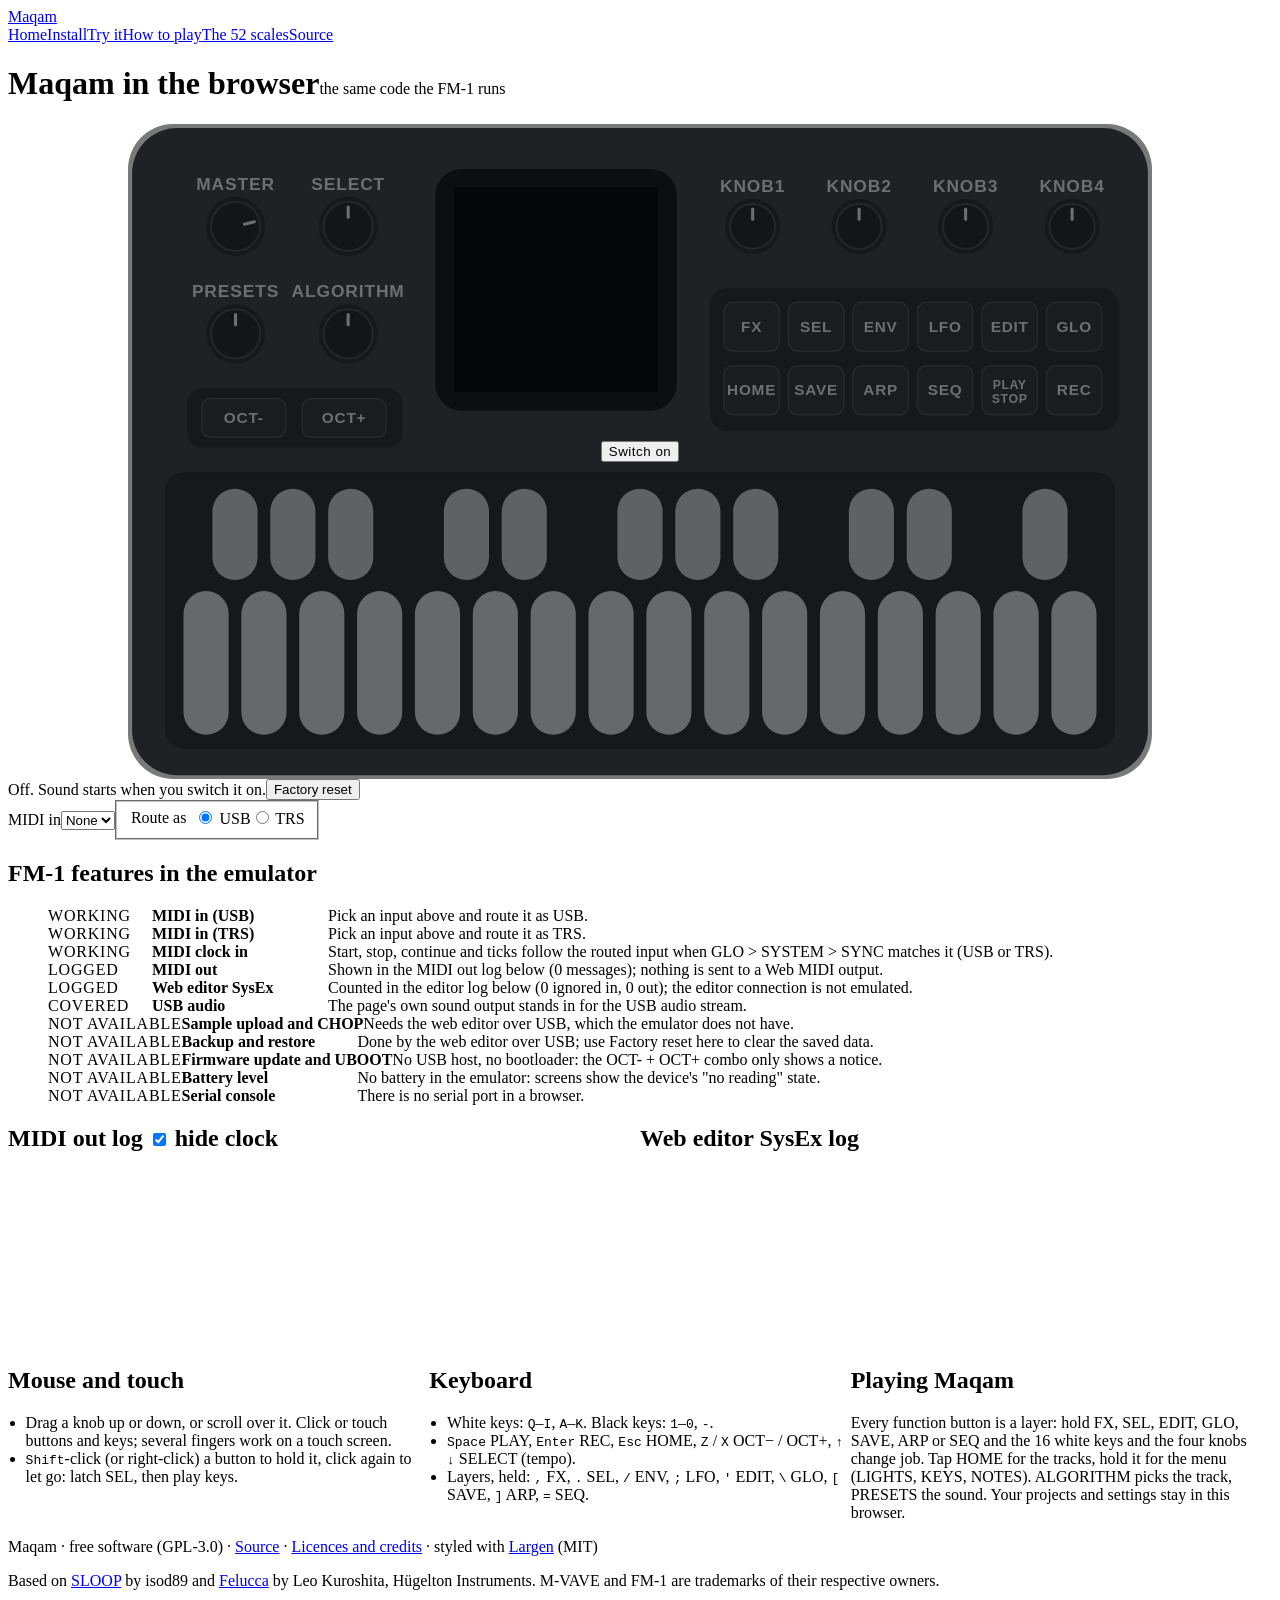
==== commit 93ed8a4d: "Maqam site on Largen, track colours, predictable SNAP, MAQAM version Site (built from upstream's pag" ====
--- a/web/emu/index.html
+++ b/web/emu/index.html
@@ -1,34 +1,29 @@
 <!doctype html>
 <!--
-  SLOOP in the browser: the real firmware, compiled to WebAssembly, behind a drawing of the FM-1.
+  Maqam in the browser: the real firmware, compiled to WebAssembly, behind a drawing of the FM-1.
   SPDX-License-Identifier: GPL-3.0-only
 
   The panel drawing, the hit-target / touch system, knob drag and wheel, the latch, the computer
   keyboard map, the canvas drawing, the start button and the worklet loop are ported from
   fm1-x0x/web/emu (https://github.com/charlesvestal/fm1-x0x), (c) Charles Vestal, GPL-3.0-only.
-  Adapted for SLOOP: SEL button, Web MIDI in, IndexedDB flash, modalities panel.
+  Adapted for Maqam: SEL button, Web MIDI in, IndexedDB flash, modalities panel.
 -->
-<html lang="en">
+<html lang="en" data-theme="dark">
 <head>
 <meta charset="utf-8">
 <link rel="icon" href="data:,">
 <meta name="viewport" content="width=device-width, initial-scale=1">
-<title>SLOOP in the browser</title>
-<meta name="description" content="Play SLOOP, the groovebox firmware for the M-VAVE FM-1, in your browser: the same code the FM-1 runs.">
+<title>Maqam in the browser</title>
+<meta name="description" content="Play Maqam, the groovebox firmware for the M-VAVE FM-1, in your browser: the same code the FM-1 runs.">
+<link rel="stylesheet" href="assets/largen.css">
+<link rel="stylesheet" href="assets/largen.components.css">
+<link rel="stylesheet" href="assets/theme-dark.css">
+<link rel="stylesheet" href="assets/maqam-theme.css">
+<link rel="stylesheet" href="assets/maqam.css">
 <style>
-:root { --ground: #f4f5f6; --ink: #1c1f23; --muted: #5b626a; --rule: #d9dde1; --accent: #c8700a; --card: #fff; color-scheme: light; }
-@media (prefers-color-scheme: dark) {
-  :root:not([data-theme="light"]) { --ground: #131518; --ink: #e6e8eb; --muted: #9aa1a9; --rule: #2d3137; --accent: #f0a043; --card: #1a1d21; color-scheme: dark; }
-}
-:root[data-theme="dark"] { --ground: #131518; --ink: #e6e8eb; --muted: #9aa1a9; --rule: #2d3137; --accent: #f0a043; --card: #1a1d21; color-scheme: dark; }
-body { background: var(--ground); color: var(--ink); margin: 0; padding-inline: 16px; padding-block: 28px 48px;
-       font: 400 16px/1.55 "Helvetica Neue", Arial, sans-serif; }
-main { max-width: 1040px; margin: 0 auto; }
-header { display: flex; flex-wrap: wrap; align-items: baseline; gap: .4rem 1.2rem; margin: 0 0 1rem; }
-h1 { font: 700 2rem/1.1 "Arial Narrow", Arial, sans-serif; margin: 0; }
-header p { margin: 0; color: var(--muted); }
-header nav { margin-left: auto; display: flex; gap: 1rem; }
-a { color: var(--accent); }
+/* The page is on the shared Maqam theme (web/site/maqam.css on Largen); the device drawing keeps its own panel colours.
+   When served alone (build/emu), web/emu/build.sh copies the theme files to assets/; in the site tools/brand_site.py
+   points these links at ../assets/. */
 .device { position: relative; width: 100%; aspect-ratio: 1000 / 640; user-select: none; -webkit-user-select: none; -webkit-touch-callout: none; touch-action: manipulation; }
 .device svg { pointer-events: none; position: absolute; inset: 0; width: 100%; height: 100%; }
 .hit { position: absolute; touch-action: none; cursor: pointer; -webkit-tap-highlight-color: transparent; border-radius: 12px; }
@@ -44,52 +39,61 @@
 .lit .keyface.white { fill: #f3b25c; }
 .lit .keyface.black { fill: #e0902c; }
 .start { position: absolute; inset: 0; display: grid; place-items: center; background: rgba(10, 11, 13, .55); border-radius: 4.4% / 6.9%; }
-.start button { font: 600 1.25rem "Arial Narrow", Arial, sans-serif; letter-spacing: .04em; padding: .7em 1.6em;
-                border-radius: 999px; border: 0; background: #f0a043; color: #1b1205; cursor: pointer; }
 .start[hidden] { display: none; }
 .start button:disabled { opacity: .6; cursor: progress; }
-.turn { display: none; margin: 0 0 .8rem; color: var(--muted); font-size: .92rem; }
+.turn { display: none; margin: 0 0 .8rem; }
 @media (orientation: portrait) and (max-width: 700px) { .turn { display: block; } }
-.bar { display: flex; flex-wrap: wrap; gap: .5rem 1.2rem; align-items: center; margin: .9rem 0 0; color: var(--muted); font-size: .92rem; }
-.bar button, .midi button { font: inherit; color: var(--ink); background: var(--card); border: 1px solid var(--rule); border-radius: 8px; padding: .3em .8em; cursor: pointer; }
-.bar .num { font-variant-numeric: tabular-nums; }
-.err { color: #c0392b; }
-.midi { display: flex; flex-wrap: wrap; align-items: center; gap: .4rem 1rem; margin: .9rem 0 0; font-size: .92rem; }
-.midi select { font: inherit; color: var(--ink); background: var(--card); border: 1px solid var(--rule); border-radius: 8px; padding: .25em .5em; max-width: 18rem; }
-.midi fieldset { border: 0; padding: 0; margin: 0; display: flex; gap: .8rem; align-items: center; }
-.midi legend { float: left; padding: 0 .5rem 0 0; }
-.midi .mstat { color: var(--muted); }
-h2 { font: 600 1.1rem "Arial Narrow", Arial, sans-serif; margin: 0 0 .3rem; }
-.mods { margin: 1.6rem 0 0; }
-.mods ul { list-style: none; padding: 0; margin: 0; display: grid; gap: .4rem; }
-.mods li { display: flex; flex-wrap: wrap; gap: .2rem .8rem; align-items: baseline; padding: .45rem .8rem; border: 1px solid var(--rule); border-radius: 8px; background: var(--card); }
-.mods b { min-width: 11rem; font-weight: 600; }
-.mods .desc { flex: 1 1 18rem; color: var(--muted); }
-.badge { font-size: .75rem; font-weight: 600; text-transform: uppercase; letter-spacing: .05em; border-radius: 999px; padding: .05em .7em; border: 1px solid var(--rule); min-width: 6.5rem; text-align: center; }
-.badge.working { background: #2e7d32; color: #fff; border-color: #2e7d32; }
-.badge.logged { background: #1565c0; color: #fff; border-color: #1565c0; }
-.badge.covered { background: #6a1b9a; color: #fff; border-color: #6a1b9a; }
-.badge.unavailable { background: transparent; color: var(--muted); }
-.logs { display: grid; grid-template-columns: repeat(auto-fit, minmax(20rem, 1fr)); gap: 1rem 2rem; margin: 1rem 0 0; }
-.log { height: 11rem; overflow: auto; margin: 0; padding: .4rem .6rem; border: 1px solid var(--rule); border-radius: 8px; background: var(--card);
-       font: 12px/1.4 ui-monospace, Menlo, monospace; white-space: pre; }
-.logs label { font-size: .85rem; color: var(--muted); }
-.help { display: grid; grid-template-columns: repeat(auto-fit, minmax(16rem, 1fr)); gap: 1rem 2rem; margin: 1.6rem 0 0; }
-.help p, .help ul { margin: 0; color: var(--muted); max-width: 60ch; }
-.help ul { padding-left: 1.1rem; }
-kbd { font: 600 .85em ui-monospace, Menlo, monospace; background: var(--card); border: 1px solid var(--rule); border-radius: 4px; padding: 0 .3em; color: var(--ink); }
-.toast { position: fixed; left: 50%; bottom: 24px; transform: translateX(-50%); background: #1c1f23; color: #fff; padding: .6em 1.2em; border-radius: 8px; z-index: 9; }
-.toast[hidden] { display: none; }
+.device { margin-inline: auto; max-inline-size: 64rem; }
+@layer largen.components {
+  .emu-head { --gap: .3rem 1.2rem; display: flex; flex-wrap: wrap; align-items: baseline; }
+  .emu-head p { --fg: var(--ink-muted); }
+  #mockbadge { --tone: var(--warning); }
+  .turn { --fg: var(--ink-muted); --font-size: .92rem; }
+  .bar { --fg: var(--ink-muted); --font-size: .92rem; --gap: .5rem 1.2rem; display: flex; flex-wrap: wrap; align-items: center; }
+  .bar .num { font-variant-numeric: tabular-nums; }
+  .err { --tone: var(--danger); --fg: var(--tone-ink); }
+  .start button { --tone: var(--danger); --tone-contrast: var(--danger-on); --radius: 2em; --pad: .7em 1.6em; --font-size: 1.25rem; --weight: 650; letter-spacing: .04em; }
+  .start button:disabled { opacity: .6; cursor: progress; }
+  .midi { --gap: .4rem 1rem; --font-size: .92rem; display: flex; flex-wrap: wrap; align-items: center; }
+  .midi select { inline-size: auto; max-inline-size: 18rem; --pad: .25em .5em; }
+  .midi fieldset { --border-width: 0; --pad: 0; --gap: .8rem; display: flex; align-items: center; margin: 0; }
+  .midi legend { float: left; padding-inline-end: .5rem; }
+  .midi input[type="radio"], .midi input[type="checkbox"] { inline-size: auto; }
+  .midi .mstat { --fg: var(--ink-muted); }
+  .mods > ul { --gap: .4rem; --pad: 0; display: grid; list-style: none; margin: 0; }
+  .mods li { --bg: var(--surface); --border-color: var(--line); --border-width: var(--hairline); --border-style: solid; --radius: var(--radius-sm);
+    --pad: .45rem .8rem; --gap: .2rem .8rem; display: flex; flex-wrap: wrap; align-items: baseline; }
+  .mods b { min-inline-size: 11rem; --weight: var(--weight-bold); }
+  .mods .desc { --fg: var(--ink-muted); flex: 1 1 18rem; }
+  .mods .badge { min-inline-size: 6.5rem; justify-content: center; text-transform: uppercase; letter-spacing: .05em; }
+  .badge.working { --tone: var(--success); } .badge.logged { --tone: var(--primary); }
+  .badge.covered { --tone: var(--warning); } .badge.unavailable { --tone: var(--secondary); --bg: transparent; }
+  .logs { --gap: 1rem 2rem; display: grid; grid-template-columns: repeat(auto-fit, minmax(20rem, 1fr)); }
+  .logs h2 { --font-size: 1.1rem; }
+  .logs label { --fg: var(--ink-muted); --font-size: .85rem; --weight: 400; }
+  .logs input { inline-size: auto; display: inline; }
+  .log { --bg: var(--surface); --border-color: var(--line); --border-width: var(--hairline); --border-style: solid; --radius: var(--radius-sm);
+    --pad: .4rem .6rem; --font-size: .75rem; --line-height: 1.4; block-size: 11rem; overflow: auto; margin: 0; white-space: pre; }
+  .help { --gap: 1rem 2rem; display: grid; grid-template-columns: repeat(auto-fit, minmax(16rem, 1fr)); }
+  .help p, .help ul { --fg: var(--ink-muted); max-inline-size: 60ch; margin: 0; }
+  .help ul { padding-inline-start: 1.1rem; }
+  kbd { --bg: var(--surface); --fg: var(--ink); --border-color: var(--line); --border-width: var(--hairline); --border-style: solid;
+    --radius: var(--radius-sm); --pad: 0 .3em; --font-size: .85em; --weight: 650; }
+  .toast { --bg: var(--ink); --fg: var(--canvas); --radius: var(--radius-md); --pad: .6em 1.2em; position: fixed; inset-inline-start: 50%;
+    inset-block-end: 24px; transform: translateX(-50%); z-index: 9; }
+  .toast[hidden] { display: none; }
+}
 </style>
 </head>
 <body>
-<main>
-<header>
-  <h1>SLOOP</h1>
-  <p>in the browser: the same code the FM-1 runs</p>
-  <span id="mockbadge" hidden>MOCK MODE (no firmware)</span>
-  <nav><a href="https://github.com/vikramrojo/maqam-dev">Source</a></nav>
-</header>
+<header class="site-header center"><a class="wordmark" href="../../" title="Maqam">Maqam</a><nav class="site-nav" aria-label="Site"><a href="../../">Home</a><a href="../installer/">Install</a><a href="../emu/" aria-current="page">Try it</a><a href="../guide/">How to play</a><a href="../scales/">The 52 scales</a><a href="https://github.com/vikramrojo/maqam-dev">Source</a></nav></header>
+<div class="rule-wrap center"><div class="rule" aria-hidden="true"><i data-tone="success"></i><i data-tone="danger"></i><i data-tone="warning"></i><i data-tone="secondary"></i></div></div>
+<main class="page center stack">
+<div class="emu-head">
+  <h1>Maqam in the browser</h1>
+  <p>the same code the FM-1 runs</p>
+  <span id="mockbadge" class="badge" hidden>MOCK MODE (no firmware)</span>
+</div>
 
 <p class="turn">Turn your phone sideways for bigger controls.</p>
 <div class="device" id="device">
@@ -98,15 +102,15 @@
   <div class="start" id="start"><button id="go" type="button">Switch on</button></div>
 </div>
 
-<div class="bar">
+<div class="bar toolbar">
   <span id="status" role="status">Off. Sound starts when you switch it on.</span>
   <span class="num" id="version"></span>
   <span class="num" id="cpu"></span>
   <span id="persist"></span>
-  <button id="reset" type="button" title="Forget the saved projects, presets and settings, and start again from the factory settings">Factory reset</button>
+  <button id="reset" type="button" data-tone="neutral" data-variant="outline" title="Forget the saved projects, presets and settings, and start again from the factory settings">Factory reset</button>
 </div>
 
-<div class="midi">
+<div class="midi cluster">
   <label for="midiIn">MIDI in</label>
   <select id="midiIn" aria-label="MIDI input device"><option value="">None</option></select>
   <fieldset><legend>Route as</legend>
@@ -118,7 +122,7 @@
 
 <section class="mods" aria-labelledby="mods-h">
   <h2 id="mods-h">FM-1 features in the emulator</h2>
-  <ul id="modlist"></ul>
+  <ul id="modlist" class="stack"></ul>
   <div class="logs">
     <div><h2>MIDI out log <label><input type="checkbox" id="hideClock" checked> hide clock</label></h2>
       <pre class="log" id="logOut" role="log" aria-label="MIDI out log" tabindex="0"></pre></div>
@@ -144,13 +148,14 @@
     </ul>
   </div>
   <div>
-    <h2>Playing SLOOP</h2>
+    <h2>Playing Maqam</h2>
     <p>Every function button is a layer: hold FX, SEL, EDIT, GLO, SAVE, ARP or SEQ and the 16 white keys and the four knobs change job.
       Tap HOME for the tracks, hold it for the menu (LIGHTS, KEYS, NOTES). ALGORITHM picks the track, PRESETS the sound.
       Your projects and settings stay in this browser.</p>
   </div>
 </section>
 </main>
+<footer class="site-footer center"><p>Maqam &middot; free software (GPL-3.0) &middot; <a href="https://github.com/vikramrojo/maqam-dev">Source</a> &middot; <a href="https://github.com/vikramrojo/maqam-dev/blob/main/LICENSING.md">Licences and credits</a> &middot; styled with <a href="https://largen.dev">Largen</a> (MIT)</p><p>Based on <a href="https://github.com/isod89/sloop-fm1">SLOOP</a> by isod89 and <a href="https://github.com/hugelton/Felucca">Felucca</a> by Leo Kuroshita, H&uuml;gelton Instruments. M-VAVE and FM-1 are trademarks of their respective owners.</p></footer>
 <div class="toast" id="toast" role="status" hidden></div>
 
 <!-- Pure helpers, shared by the page, the worklet (prepended to its source) and test_page.mjs. -->
@@ -268,7 +273,7 @@
   };
   const mo = (b1, b2, b3, cin) => { const w = u32(); w[O.MO / 4 + (mow & 255)] = ((cin | (b1 << 8) | (b2 << 16) | (b3 << 24)) >>> 0); mow++; w[O.MOW / 4] = mow; };
   const mark = (sector) => { u32()[O.DIRTY / 4 + (sector >> 5)] |= 1 << (sector & 31); };
-  const ver = "SLOOP mock"; for (let i = 0; i < ver.length; i++) u8()[O.VER + i] = ver.charCodeAt(i);
+  const ver = "MAQAM mock"; for (let i = 0; i < ver.length; i++) u8()[O.VER + i] = ver.charCodeAt(i);
   return {
     memory: mem,
     web_boot() { draw(); },
@@ -886,7 +891,7 @@
   drawLights(m.ledsBtn, m.ledsKey);
   window.sloopLast = m;
   if (m.peak > (window.sloopPeak || 0)) window.sloopPeak = m.peak;
-  if (m.load !== undefined) $("cpu").textContent = `SLOOP uses ${m.load}% of this computer's time`;
+  if (m.load !== undefined) $("cpu").textContent = `Maqam uses ${m.load}% of this computer's time`;
   if (m.flash) flashSave(m.flash);
   if (m.events & 1) toast("UBOOT is not available in the emulator");
   new Set(MODALITIES.map((x) => x.adapter)).forEach((a) => a.onFrame && a.onFrame(m));
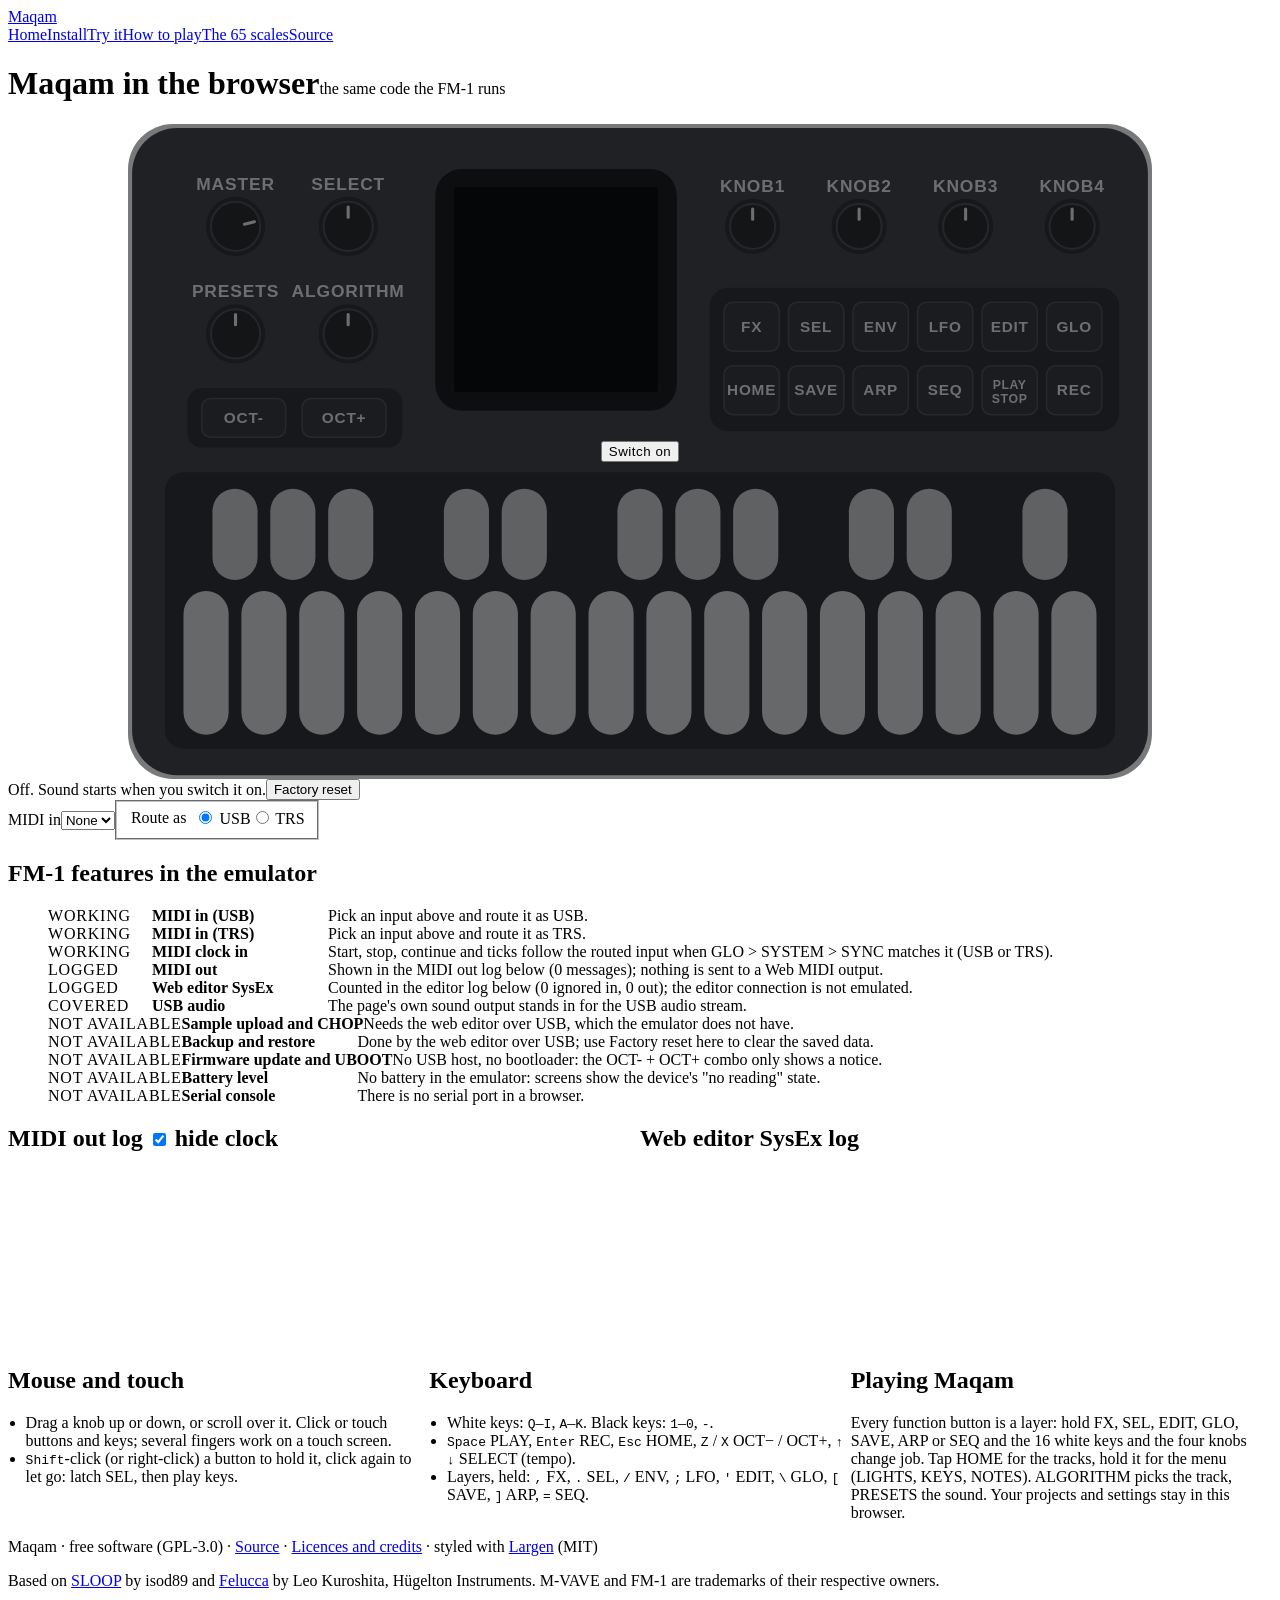
==== commit 4b5c06d4: "PSYCH: the mock device, the web test and the emulator nav know the 65 scales - web/editor.html: the " ====
--- a/web/emu/index.html
+++ b/web/emu/index.html
@@ -86,7 +86,7 @@
 </style>
 </head>
 <body>
-<header class="site-header center"><a class="wordmark" href="../../" title="Maqam">Maqam</a><nav class="site-nav" aria-label="Site"><a href="../../">Home</a><a href="../installer/">Install</a><a href="../emu/" aria-current="page">Try it</a><a href="../guide/">How to play</a><a href="../scales/">The 52 scales</a><a href="https://github.com/vikramrojo/maqam-dev">Source</a></nav></header>
+<header class="site-header center"><a class="wordmark" href="../../" title="Maqam">Maqam</a><nav class="site-nav" aria-label="Site"><a href="../../">Home</a><a href="../installer/">Install</a><a href="../emu/" aria-current="page">Try it</a><a href="../guide/">How to play</a><a href="../scales/">The 65 scales</a><a href="https://github.com/vikramrojo/maqam-dev">Source</a></nav></header>
 <div class="rule-wrap center"><div class="rule" aria-hidden="true"><i data-tone="success"></i><i data-tone="danger"></i><i data-tone="warning"></i><i data-tone="secondary"></i></div></div>
 <main class="page center stack">
 <div class="emu-head">
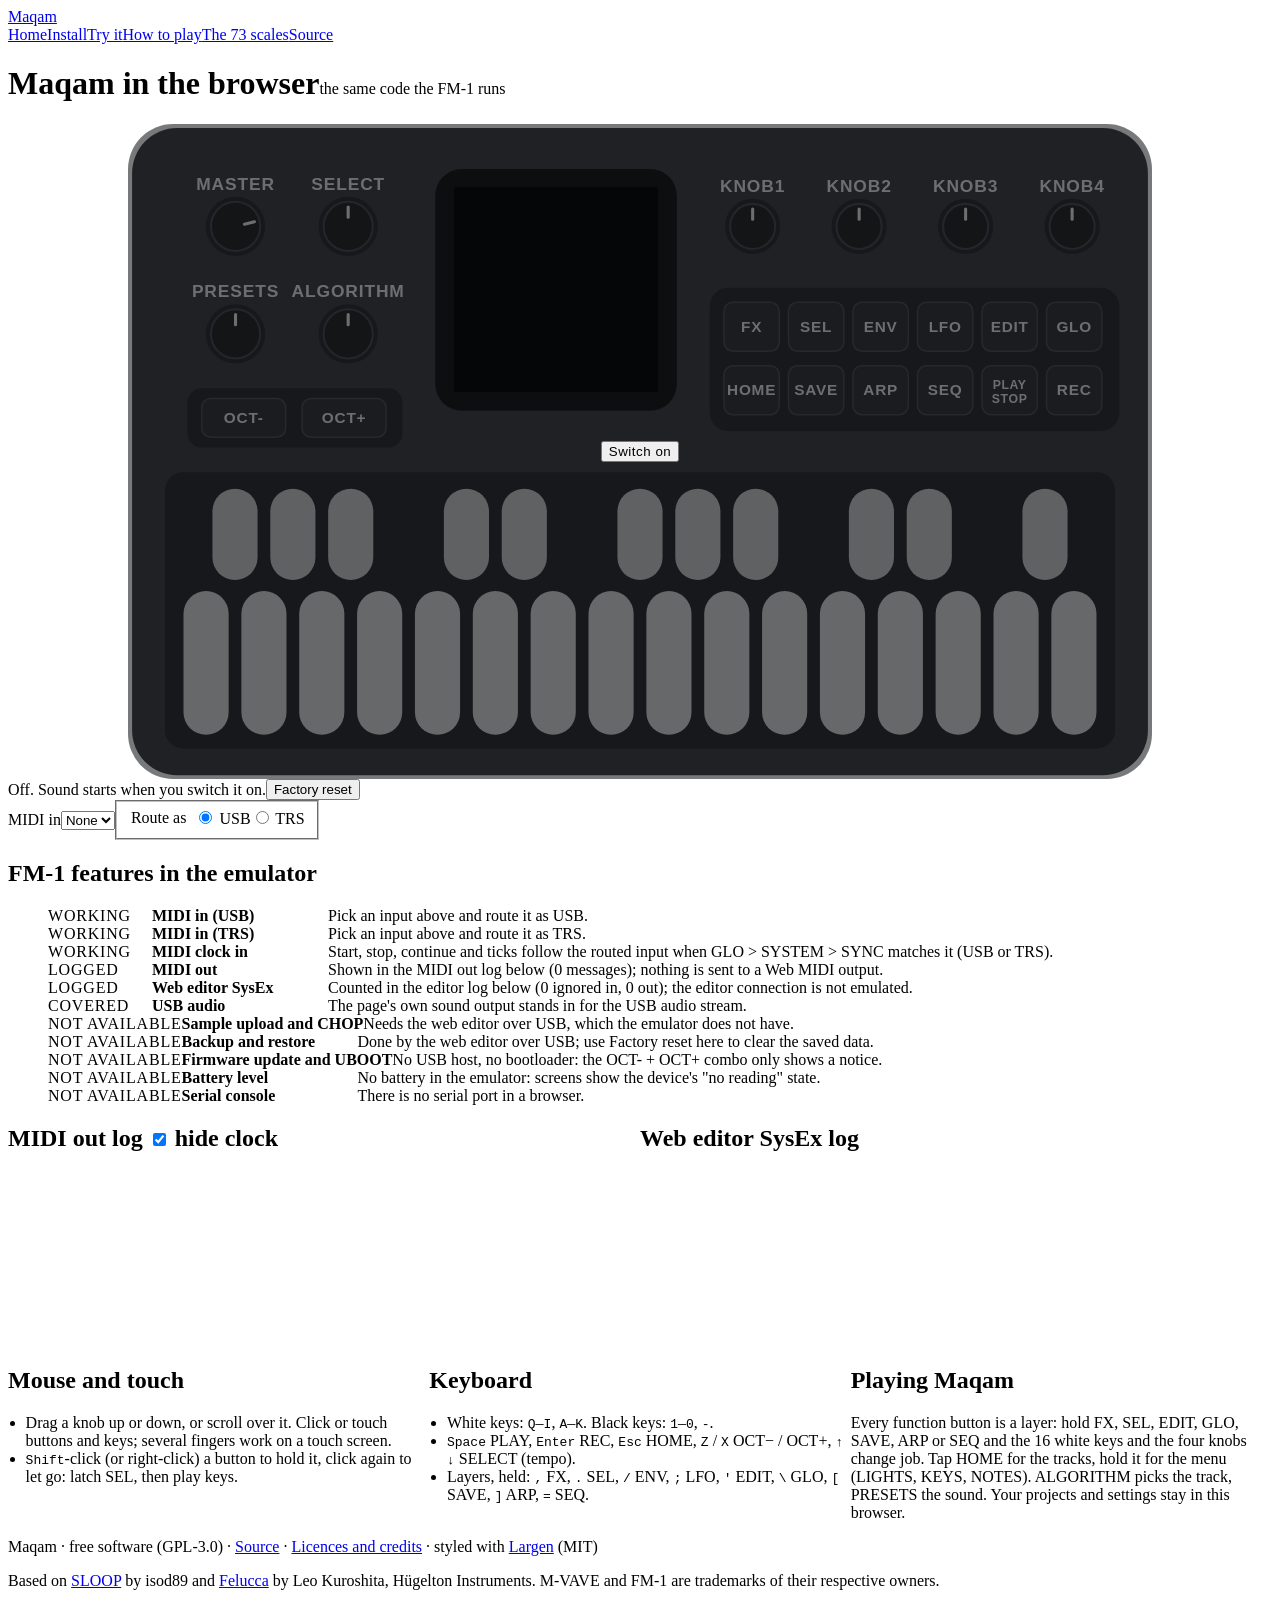
==== commit a95c48ee: "Add the Rast family to PSYCH and a sixth set, JINS (73 scales) PSYCH gains its fifth family, appende" ====
--- a/web/emu/index.html
+++ b/web/emu/index.html
@@ -86,7 +86,7 @@
 </style>
 </head>
 <body>
-<header class="site-header center"><a class="wordmark" href="../../" title="Maqam">Maqam</a><nav class="site-nav" aria-label="Site"><a href="../../">Home</a><a href="../installer/">Install</a><a href="../emu/" aria-current="page">Try it</a><a href="../guide/">How to play</a><a href="../scales/">The 65 scales</a><a href="https://github.com/vikramrojo/maqam-dev">Source</a></nav></header>
+<header class="site-header center"><a class="wordmark" href="../../" title="Maqam">Maqam</a><nav class="site-nav" aria-label="Site"><a href="../../">Home</a><a href="../installer/">Install</a><a href="../emu/" aria-current="page">Try it</a><a href="../guide/">How to play</a><a href="../scales/">The 73 scales</a><a href="https://github.com/vikramrojo/maqam-dev">Source</a></nav></header>
 <div class="rule-wrap center"><div class="rule" aria-hidden="true"><i data-tone="success"></i><i data-tone="danger"></i><i data-tone="warning"></i><i data-tone="secondary"></i></div></div>
 <main class="page center stack">
 <div class="emu-head">
